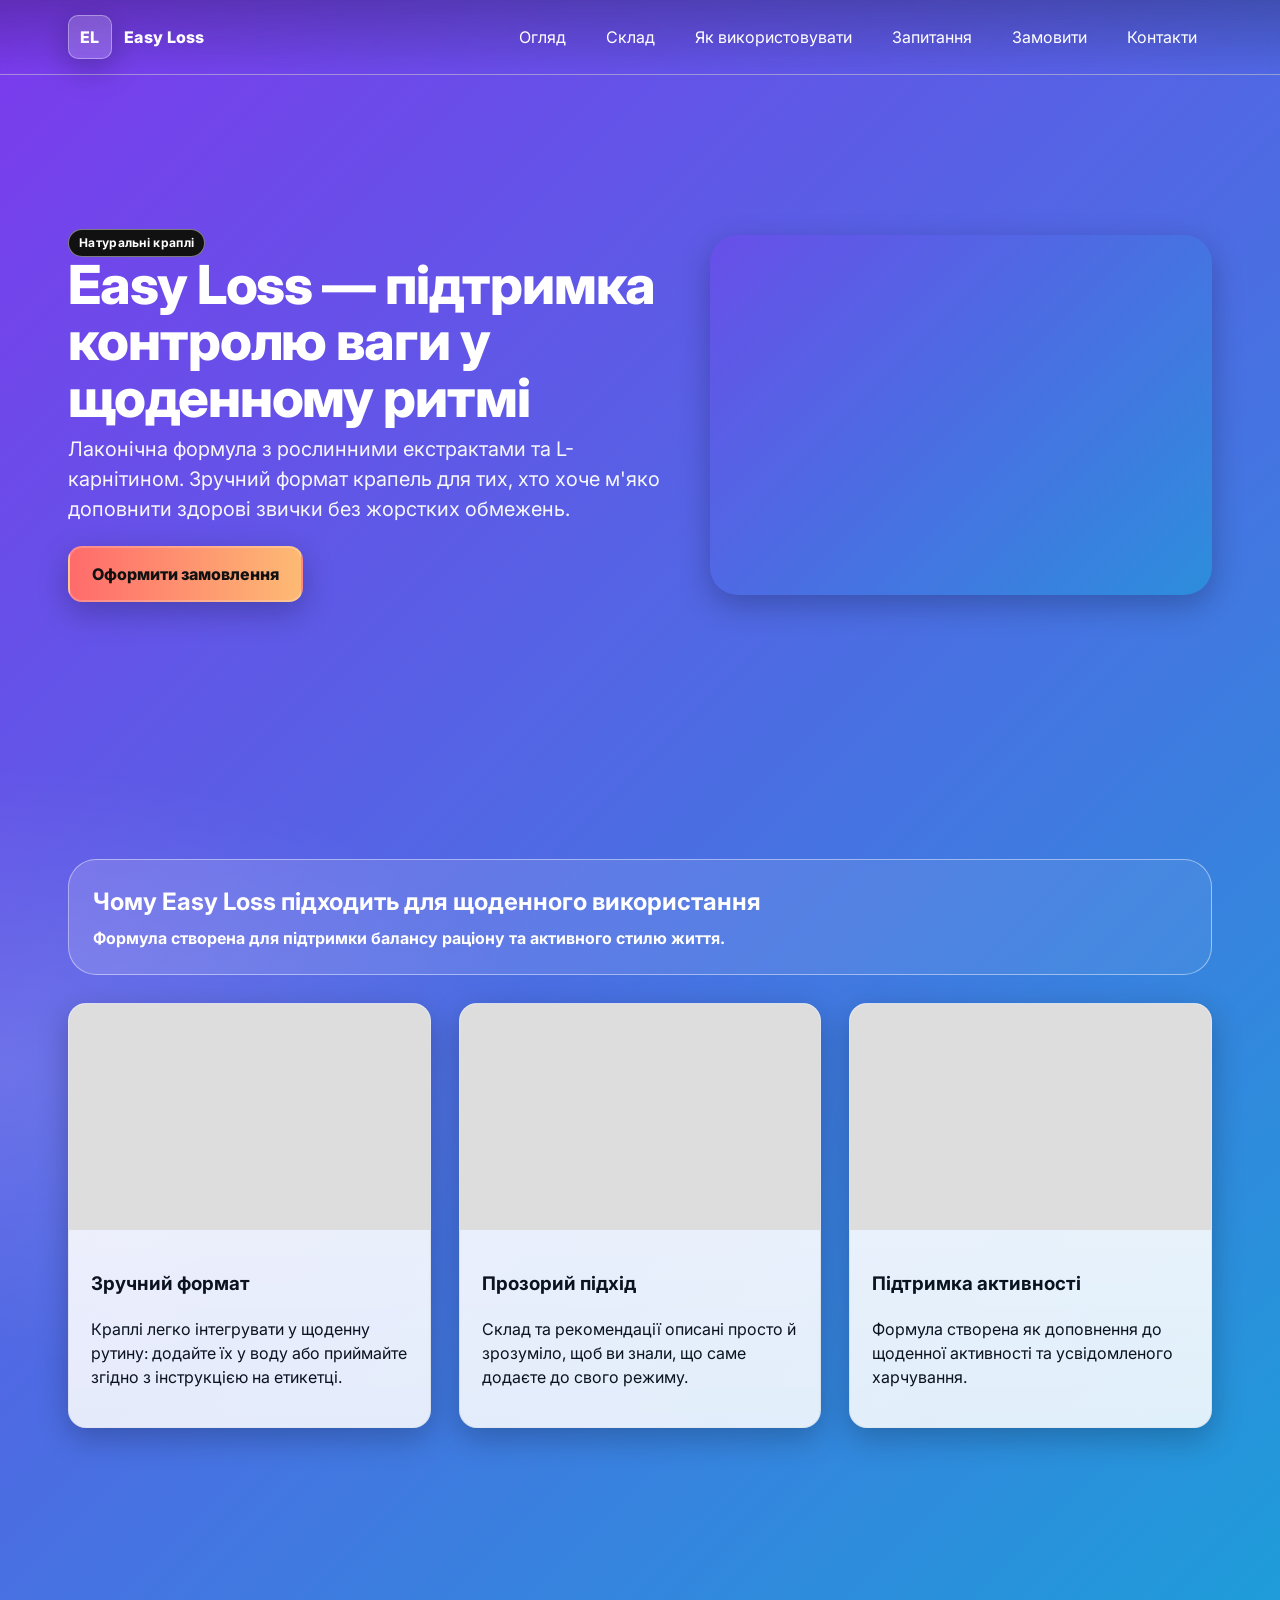
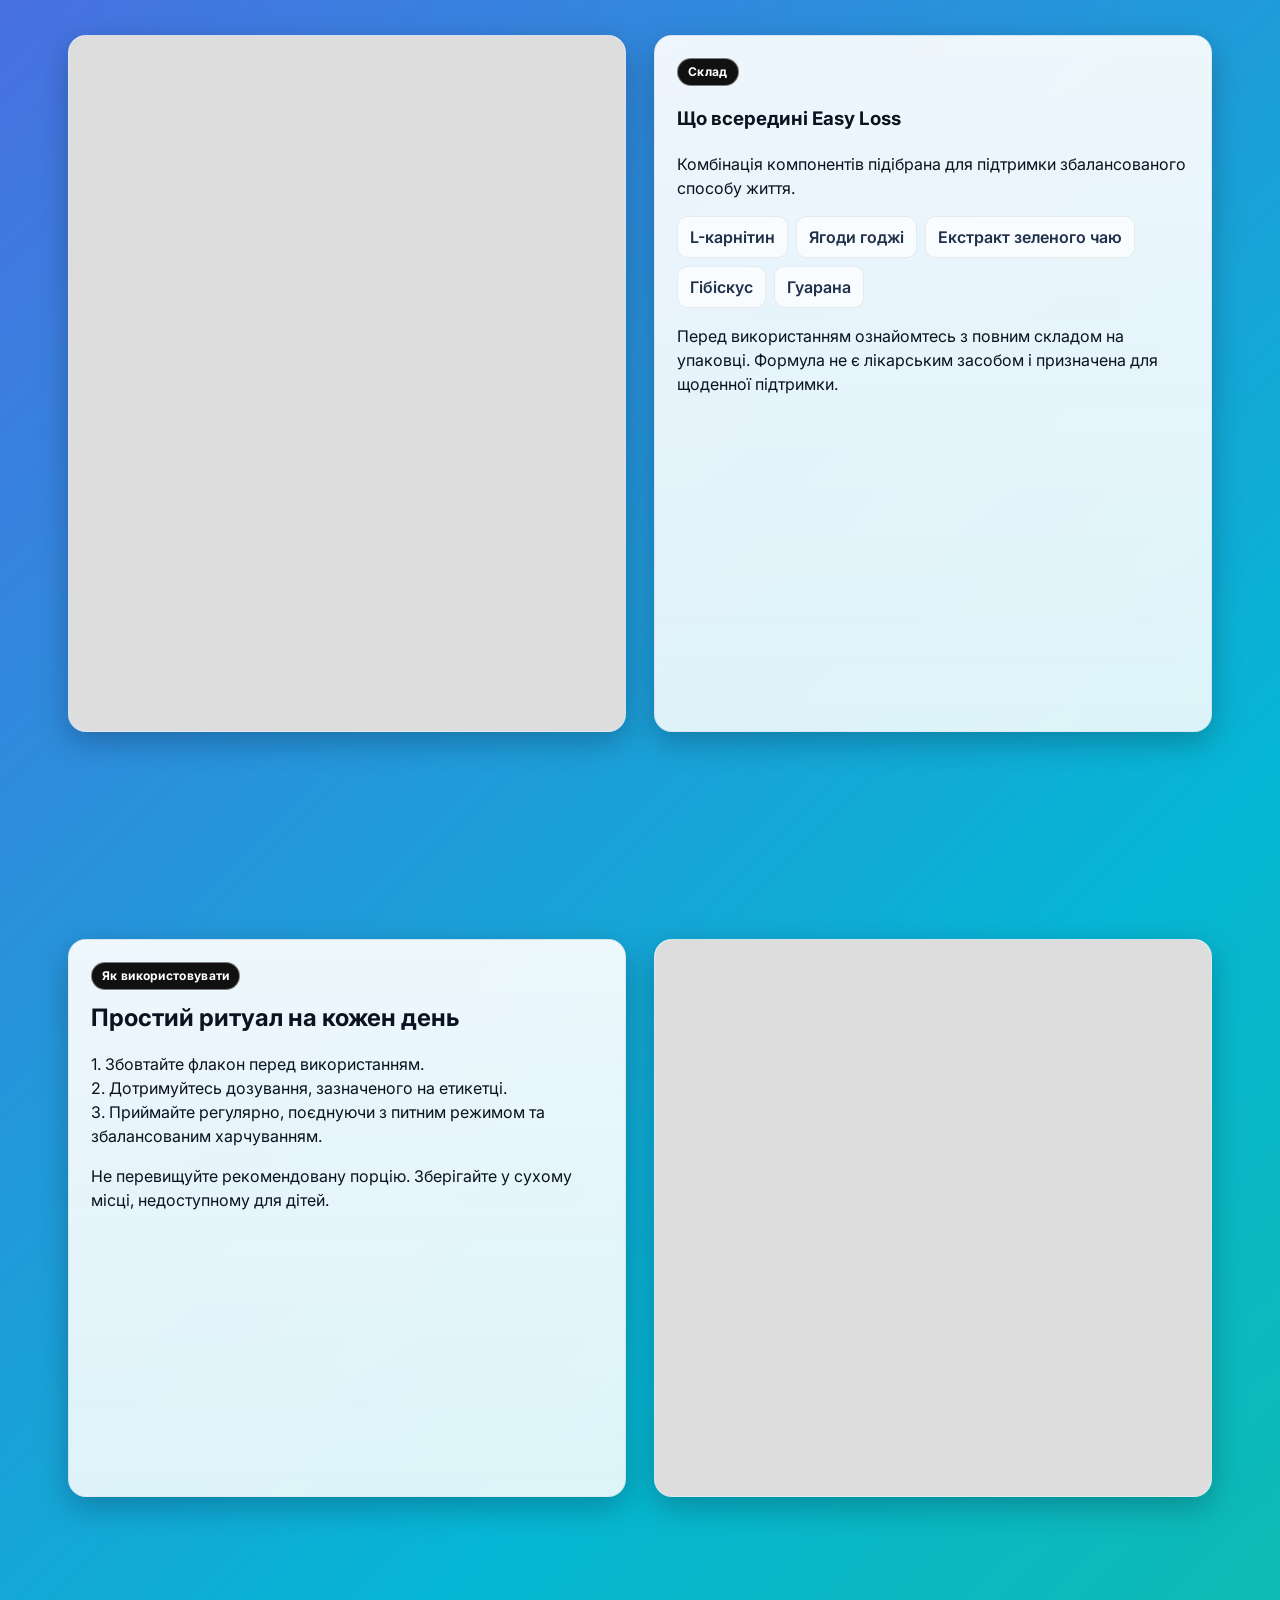
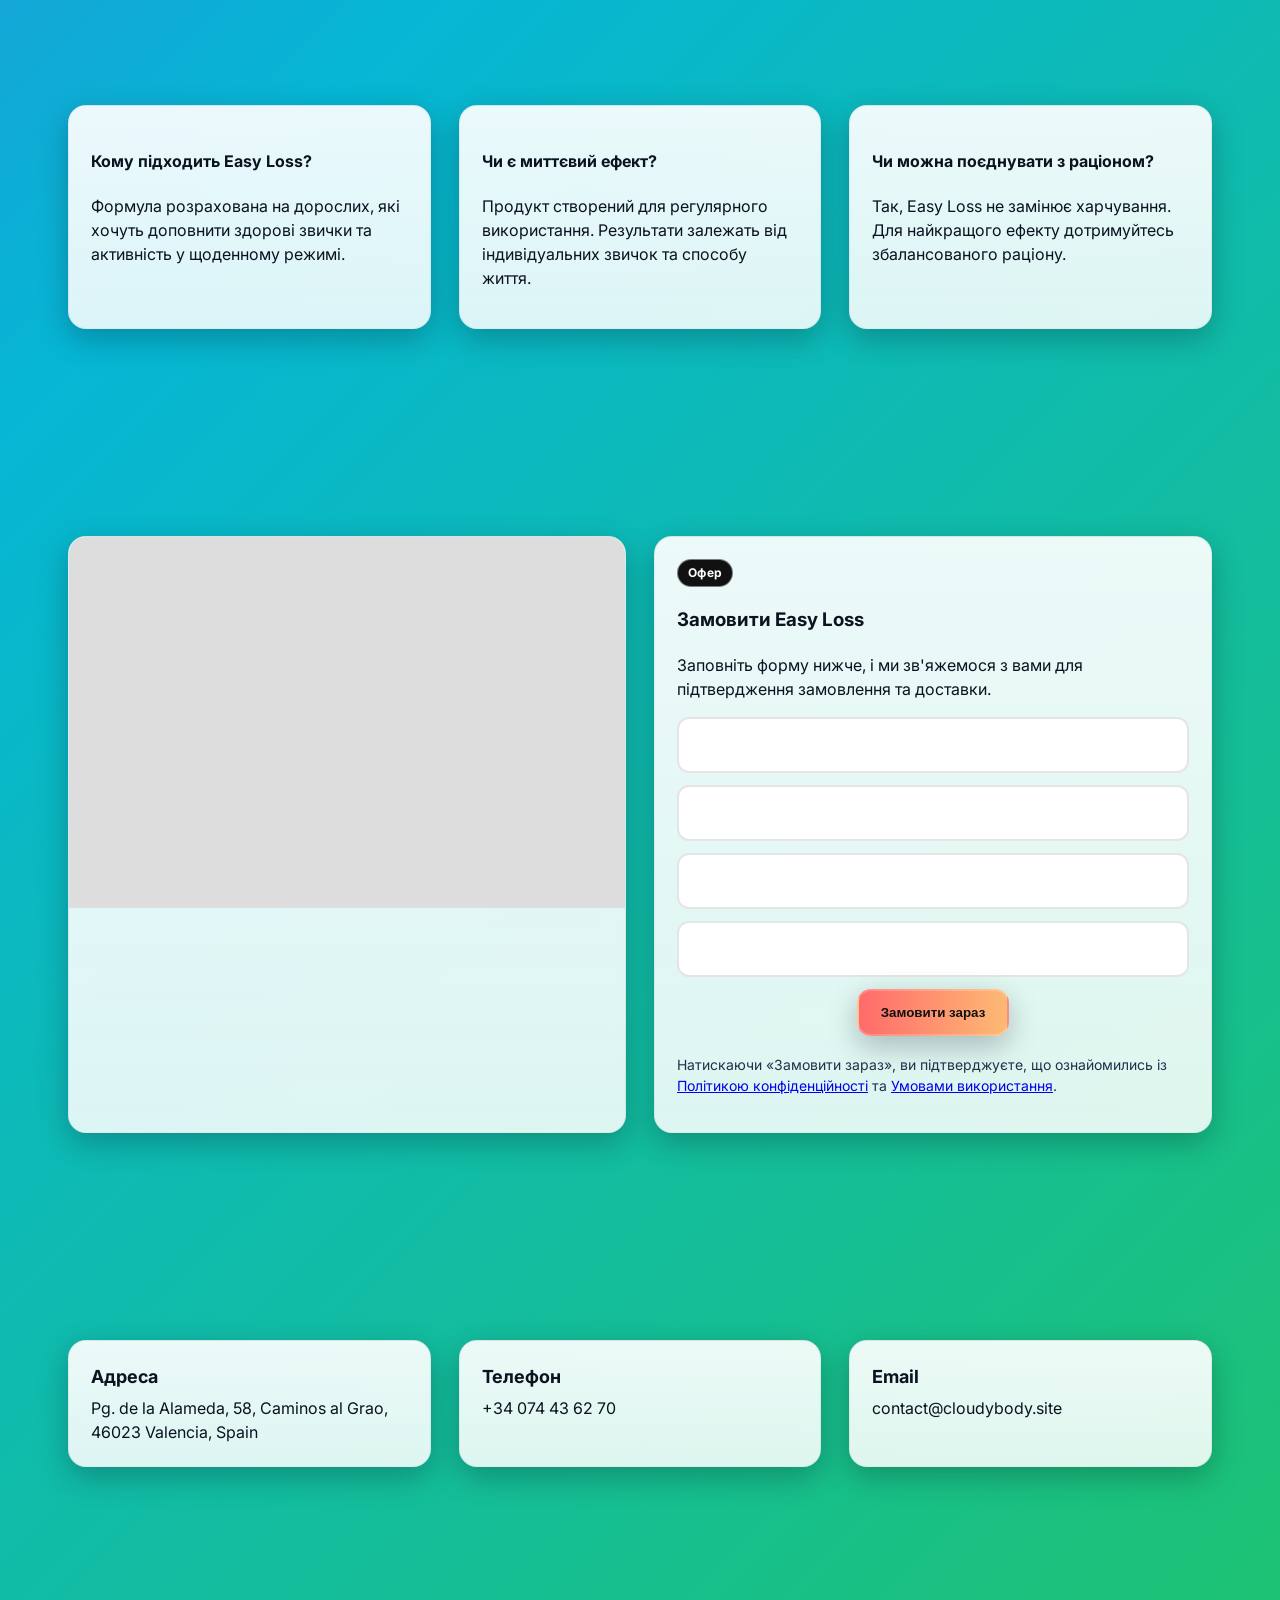
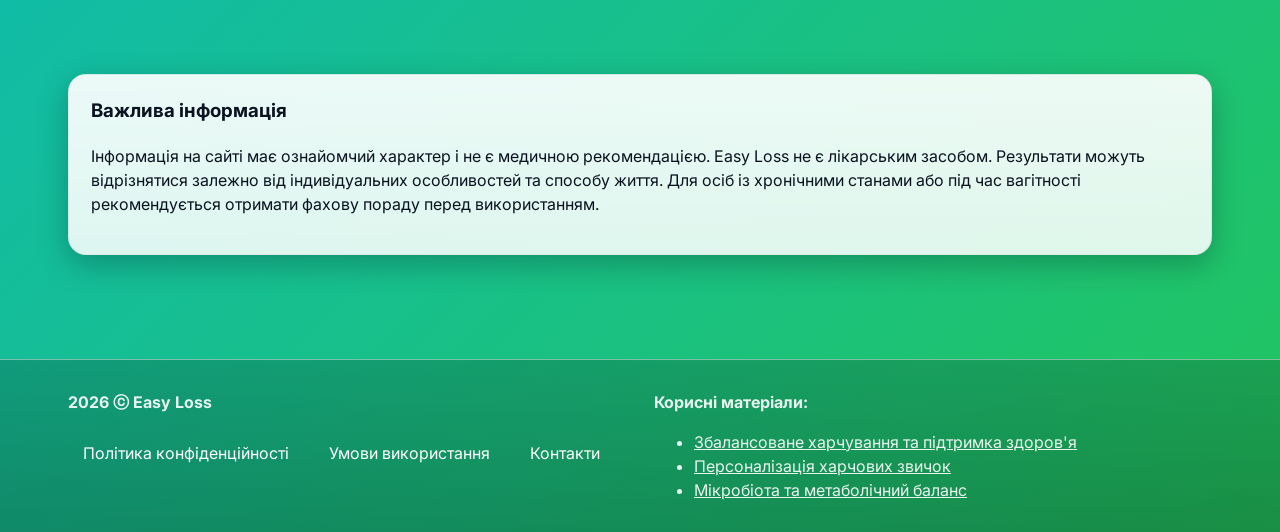
==== index.html @ d15008ee "Create Easy Loss offer landing page Co-authored-by: snizhana.l_93 <snizhana.l_93@onlytraf.com>" ====
<!DOCTYPE html>
<html lang="uk">
<head>
  <meta charset="utf-8" />
  <meta name="viewport" content="width=device-width, initial-scale=1" />
  <title>Easy Loss — підтримка контролю ваги</title>
  <meta name="description" content="Easy Loss — натуральні краплі для щоденної підтримки контролю ваги та балансу способу життя. Прозорий склад, зручний формат, просте замовлення онлайн." />
  <meta name="keywords" content="Easy Loss, підтримка контролю ваги, натуральні краплі, здоровий спосіб життя, рослинні екстракти" />
  <meta property="og:title" content="Easy Loss — підтримка контролю ваги" />
  <meta property="og:description" content="Натуральні краплі для підтримки балансу та щоденних звичок. Оформіть замовлення онлайн." />
  <meta property="og:type" content="website" />
  <meta name="theme-color" content="#7C3AED" />
  <link rel="icon" href="https://upload.wikimedia.org/wikipedia/commons/3/36/Logo.min.svg" />

  <!-- Fonts -->
  <link rel="preconnect" href="https://fonts.googleapis.com" />
  <link rel="preconnect" href="https://fonts.gstatic.com" crossorigin />
  <link href="https://fonts.googleapis.com/css2?family=Inter:wght@400;600;700;800&display=swap" rel="stylesheet" />

  <script type="application/ld+json">
  {
    "@context": "https://schema.org",
    "@type": "Product",
    "name": "Easy Loss",
    "description": "Натуральні краплі для щоденної підтримки контролю ваги та балансу способу життя.",
    "image": "https://egodziecka.pl/wp-content/uploads/2024/04/Easyloss.jpg",
    "brand": {
      "@type": "Brand",
      "name": "Easy Loss"
    }
  }
  </script>

  <style>
    :root{
      --bg1:#7C3AED;
      --bg2:#06B6D4;
      --bg3:#22C55E;
      --ink:#0b1220;
      --ink-soft:#20304a;
      --paper:#ffffff;
      --glass:rgba(255,255,255,.14);
      --outline:rgba(255,255,255,.45);
      --card:linear-gradient(180deg, rgba(255,255,255,0.92), rgba(255,255,255,0.86));
      --btn:#FF6B6B;
      --btn-2:#FDBA74;
      --shadow: 0 10px 30px rgba(3, 7, 18, .25);
      --radius: 18px;
      --radius-xl: 28px;
      --gap: clamp(14px, 2.2vw, 28px);
    }

    *{box-sizing:border-box}
    html{scroll-behavior:smooth}
    body{
      margin:0;
      font-family: 'Inter', system-ui, -apple-system, Segoe UI, Roboto, Arial, sans-serif;
      line-height:1.5;
      color:#fff;
      background:
        radial-gradient(1200px 600px at 80% -10%, rgba(255,255,255,.15), transparent 60%),
        radial-gradient(900px 500px at 0% 20%, rgba(255,255,255,.12), transparent 60%),
        linear-gradient(135deg, var(--bg1), var(--bg2) 55%, var(--bg3));
      min-height:100dvh;
    }

    /* ---------- Header ---------- */
    .header{
      position:sticky; top:0; z-index:50;
      backdrop-filter: blur(10px);
      background:linear-gradient(180deg, rgba(0,0,0,.22), rgba(0,0,0,.0));
      border-bottom:1px solid var(--outline);
    }
    .wrap{max-width:1200px; margin:0 auto; padding:14px var(--gap);}
    .nav{display:flex; align-items:center; gap:16px;}
    .brand{display:flex; align-items:center; gap:12px; text-decoration:none; color:#fff; font-weight:800; letter-spacing:.3px}
    .brand .mark{
      display:grid; place-items:center;
      height:44px; width:44px; border-radius:10px;
      background:rgba(255,255,255,.18);
      border:1px solid rgba(255,255,255,.35);
      box-shadow:var(--shadow);
      font-weight:800;
    }
    .spacer{flex:1}
    .menu{display:flex; gap:10px; flex-wrap:wrap}
    .menu a{color:#fff; text-decoration:none; padding:10px 14px; border-radius:999px; border:1px solid transparent; transition:.2s}
    .menu a:hover{background:var(--glass); border-color:var(--outline)}

    /* ---------- Hero ---------- */
    .hero{position:relative; overflow:hidden}
    .hero .wrap{display:grid; grid-template-columns: 1.1fr .9fr; align-items:center; gap:var(--gap); padding-block: clamp(42px, 5vw, 88px)}
    .hero-visual{
      position:relative; min-height:360px; border-radius:var(--radius-xl);
      background: url('https://egodziecka.pl/wp-content/uploads/2024/04/Easyloss.jpg') center/cover no-repeat;
      box-shadow: var(--shadow);
      isolation:isolate;
    }
    .hero-visual:after{
      content:""; position:absolute; inset:0; border-radius:inherit;
      background:linear-gradient(135deg, rgba(124,58,237,.35), rgba(6,182,212,.35));
      mix-blend:multiply;
    }
    .headline{font-size: clamp(32px, 4.2vw, 56px); line-height:1.05; margin:0 0 8px; letter-spacing:-.02em; font-weight:800}
    .subhead{font-size: clamp(16px, 1.6vw, 20px); opacity:.95; margin:0 0 22px}
    .cta{display:inline-flex; align-items:center; gap:10px; padding:14px 22px; border-radius:14px; background: linear-gradient(90deg, var(--btn), var(--btn-2));
      color:#111; font-weight:800; text-decoration:none; box-shadow:var(--shadow); border:2px solid rgba(255,255,255,.2)}
    .cta:hover{transform: translateY(-1px)}

    /* ---------- Cards / Sections ---------- */
    section{padding-block: clamp(48px, 7vw, 96px)}
    .grid{display:grid; gap:var(--gap)}
    .cols-3{grid-template-columns: repeat(3,1fr)}
    .cols-2{grid-template-columns: repeat(2,1fr)}
    @media (max-width: 960px){ .hero .wrap{grid-template-columns:1fr} .cols-3{grid-template-columns:1fr} .cols-2{grid-template-columns:1fr} }

    .card{
      background: var(--card);
      color: var(--ink);
      border-radius: var(--radius);
      box-shadow: var(--shadow);
      overflow:hidden;
      border:1px solid rgba(0,0,0,.06);
    }
    .card .pad{padding:22px}

    .chip{display:inline-block; padding:4px 10px; border-radius:999px; font-weight:700; letter-spacing:.3px; background:#111; color:#fff; font-size:12px; border:1px solid var(--outline)}

    .media{aspect-ratio: 16/10; background:#ddd center/cover no-repeat}

    /* pills list */
    .pills{display:flex; flex-wrap:wrap; gap:8px}
    .pill{padding:8px 12px; background:rgba(255,255,255,.7); border:1px solid rgba(0,0,0,.07); color:var(--ink-soft); border-radius:10px; font-weight:600}

    /* About block color swap */
    .swap{background: linear-gradient(135deg, rgba(255,255,255,.15), rgba(255,255,255,.06)); border:1px solid var(--outline); border-radius:var(--radius-xl)}

    /* Contact strip */
    .strip{display:grid; grid-template-columns: repeat(3,1fr); gap:var(--gap)}
    .strip .cell{background:var(--card); color:var(--ink); border-radius:var(--radius); padding:22px; box-shadow:var(--shadow); border:1px solid rgba(0,0,0,.06)}
    .cell h5{margin:0 0 6px; font-size:18px}
    .cell p{margin:0}

    /* Form */
    form{display:grid; gap:12px}
    input, textarea, select{font:inherit; padding:14px 16px; border-radius:12px; border:2px solid rgba(255,255,255,.25); background:rgba(255,255,255,.15); color:#fff; outline:none}
    input::placeholder, textarea::placeholder{color:rgba(255,255,255,.85)}
    input:focus, textarea:focus, select:focus{border-color:#fff}
    .form-light input, .form-light textarea, .form-light select{background:#fff; border-color:rgba(0,0,0,.1); color:var(--ink)}
    .submit{justify-self:center}

    /* Footer */
    footer{border-top:1px solid var(--outline); background:linear-gradient(180deg, rgba(0,0,0,.18), rgba(0,0,0,.28));}
    footer .legal{opacity:.9}
    footer a{color:#fff}

    /* Accessibility focus */
    a:focus-visible, button:focus-visible, input:focus-visible, select:focus-visible{outline:3px solid #fff; outline-offset:2px}

    /* Visually hidden utility */
    .visually-hidden{position:absolute!important;height:1px;width:1px;overflow:hidden;clip:rect(1px,1px,1px,1px);white-space:nowrap}
  </style>
</head>
<body id="top">
  <!-- ======= HEADER ======= -->
  <header class="header" id="header">
    <div class="wrap nav" aria-label="Primary">
      <a class="brand" href="#top" title="Easy Loss">
        <span class="mark">EL</span>
        <span>Easy Loss</span>
      </a>
      <div class="spacer"></div>
      <nav class="menu" aria-label="Site">
        <a href="#overview">Огляд</a>
        <a href="#ingredients">Склад</a>
        <a href="#how">Як використовувати</a>
        <a href="#faq">Запитання</a>
        <a href="#order">Замовити</a>
        <a href="#contacts">Контакти</a>
      </nav>
    </div>
  </header>

  <!-- ======= HERO ======= -->
  <section class="hero" id="overview" aria-label="Огляд Easy Loss">
    <div class="wrap">
      <div>
        <span class="chip">Натуральні краплі</span>
        <h1 class="headline">Easy Loss — підтримка контролю ваги у щоденному ритмі</h1>
        <p class="subhead">
          Лаконічна формула з рослинними екстрактами та L-карнітином. Зручний формат крапель
          для тих, хто хоче м'яко доповнити здорові звички без жорстких обмежень.
        </p>
        <a class="cta" href="#order">Оформити замовлення</a>
      </div>
      <div class="hero-visual" role="img" aria-label="Пляшка Easy Loss"></div>
    </div>
  </section>

  <!-- ======= KEY POINTS ======= -->
  <section id="benefits" aria-labelledby="benefits-title">
    <div class="wrap">
      <div class="swap" style="padding:24px; margin-bottom:var(--gap); border-radius:var(--radius-xl)">
        <h2 id="benefits-title" style="margin:0 0 6px">Чому Easy Loss підходить для щоденного використання</h2>
        <h4 style="margin:0">Формула створена для підтримки балансу раціону та активного стилю життя.</h4>
      </div>

      <div class="grid cols-3">
        <article class="card">
          <div class="media" style="background-image:url('https://images.unsplash.com/photo-1506806732259-39c2d0268443?q=80&w=1887&auto=format&fit=crop')" aria-label="Вода та фрукти"></div>
          <div class="pad">
            <h3>Зручний формат</h3>
            <p>Краплі легко інтегрувати у щоденну рутину: додайте їх у воду або приймайте згідно з інструкцією на етикетці.</p>
          </div>
        </article>

        <article class="card">
          <div class="media" style="background-image:url('https://images.unsplash.com/photo-1490645935967-10de6ba17061?q=80&w=1887&auto=format&fit=crop')" aria-label="Збалансоване харчування"></div>
          <div class="pad">
            <h3>Прозорий підхід</h3>
            <p>Склад та рекомендації описані просто й зрозуміло, щоб ви знали, що саме додаєте до свого режиму.</p>
          </div>
        </article>

        <article class="card">
          <div class="media" style="background-image:url('https://images.unsplash.com/photo-1506126613408-eca07ce68773?q=80&w=1887&auto=format&fit=crop')" aria-label="Активний спосіб життя"></div>
          <div class="pad">
            <h3>Підтримка активності</h3>
            <p>Формула створена як доповнення до щоденної активності та усвідомленого харчування.</p>
          </div>
        </article>
      </div>
    </div>
  </section>

  <!-- ======= INGREDIENTS ======= -->
  <section id="ingredients" aria-label="Склад Easy Loss">
    <div class="wrap grid cols-2">
      <div class="card" style="padding:0; overflow:hidden">
        <div class="media" style="aspect-ratio: 4/5; background-image:url('https://images.unsplash.com/photo-1502741338009-cac2772e18bc?q=80&w=1780&auto=format&fit=crop')" aria-label="Рослинні інгредієнти"></div>
      </div>
      <div class="card">
        <div class="pad">
          <span class="chip">Склад</span>
          <h3>Що всередині Easy Loss</h3>
          <p>Комбінація компонентів підібрана для підтримки збалансованого способу життя.</p>
          <div class="pills" style="margin-top:14px">
            <span class="pill">L-карнітин</span>
            <span class="pill">Ягоди годжі</span>
            <span class="pill">Екстракт зеленого чаю</span>
            <span class="pill">Гібіскус</span>
            <span class="pill">Гуарана</span>
          </div>
          <p style="margin-top:16px">
            Перед використанням ознайомтесь з повним складом на упаковці. Формула не є лікарським засобом
            і призначена для щоденної підтримки.
          </p>
        </div>
      </div>
    </div>
  </section>

  <!-- ======= HOW TO USE ======= -->
  <section id="how" aria-label="Як використовувати">
    <div class="wrap grid cols-2">
      <div class="card">
        <div class="pad">
          <span class="chip">Як використовувати</span>
          <h2 style="margin:10px 0 8px">Простий ритуал на кожен день</h2>
          <p>1. Збовтайте флакон перед використанням.<br>
            2. Дотримуйтесь дозування, зазначеного на етикетці.<br>
            3. Приймайте регулярно, поєднуючи з питним режимом та збалансованим харчуванням.
          </p>
          <p>
            Не перевищуйте рекомендовану порцію. Зберігайте у сухому місці, недоступному для дітей.
          </p>
        </div>
      </div>
      <div class="card" style="padding:0">
        <div class="media" style="aspect-ratio: 4/4; background-image:url('https://images.unsplash.com/photo-1544367567-0f2fcb009e0b?q=80&w=1887&auto=format&fit=crop')" aria-label="Склянка води та спорт"></div>
      </div>
    </div>
  </section>

  <!-- ======= FAQ ======= -->
  <section id="faq" aria-label="Часті запитання">
    <div class="wrap">
      <div class="grid cols-3">
        <article class="card">
          <div class="pad">
            <h4>Кому підходить Easy Loss?</h4>
            <p>Формула розрахована на дорослих, які хочуть доповнити здорові звички та активність у щоденному режимі.</p>
          </div>
        </article>
        <article class="card">
          <div class="pad">
            <h4>Чи є миттєвий ефект?</h4>
            <p>Продукт створений для регулярного використання. Результати залежать від індивідуальних звичок та способу життя.</p>
          </div>
        </article>
        <article class="card">
          <div class="pad">
            <h4>Чи можна поєднувати з раціоном?</h4>
            <p>Так, Easy Loss не замінює харчування. Для найкращого ефекту дотримуйтесь збалансованого раціону.</p>
          </div>
        </article>
      </div>
    </div>
  </section>

  <!-- ======= ORDER ======= -->
  <section id="order" aria-label="Замовлення Easy Loss">
    <div class="wrap grid cols-2">
      <div class="card" style="padding:0">
        <div class="media" style="aspect-ratio: 3/2; background-image:url('https://egodziecka.pl/wp-content/uploads/2024/04/Easyloss.jpg')" aria-label="Easy Loss фото офферу"></div>
      </div>
      <div class="card">
        <div class="pad">
          <span class="chip">Офер</span>
          <h3>Замовити Easy Loss</h3>
          <p>Заповніть форму нижче, і ми зв'яжемося з вами для підтвердження замовлення та доставки.</p>

          <form class="form-light" action="https://forms.nicepagesrv.com/v2/form/process" method="post" source="email" name="order-form" aria-label="Order form">
            <label class="visually-hidden" for="order-name">Ім'я</label>
            <input type="text" id="order-name" name="name" placeholder="Ваше ім'я" required />

            <label class="visually-hidden" for="order-phone">Телефон</label>
            <input type="tel" id="order-phone" name="phone" placeholder="Номер телефону" required />

            <label class="visually-hidden" for="order-email">Email</label>
            <input type="email" id="order-email" name="email" placeholder="Email для підтвердження" />

            <label class="visually-hidden" for="order-city">Місто доставки</label>
            <input type="text" id="order-city" name="city" placeholder="Місто доставки" />

            <button class="cta submit" type="submit">Замовити зараз</button>
            <div class="u-form-send-message" aria-live="polite" style="display:none">Дякуємо! Ми отримали вашу заявку.</div>
            <div class="u-form-send-error u-form-send-message" aria-live="assertive" style="display:none">Не вдалося відправити форму. Перевірте поля та спробуйте ще раз.</div>
            <input type="hidden" value="" name="recaptchaResponse" />
            <input type="hidden" name="formServices" value="52b9a032-2159-adc9-77de-fdc2b94fd95b" />
          </form>

          <p style="margin-top:18px; font-size:14px; color:var(--ink-soft)">
            Натискаючи «Замовити зараз», ви підтверджуєте, що ознайомились із
            <a href="Politica.html">Політикою конфіденційності</a> та
            <a href="Términos y condiciones.html">Умовами використання</a>.
          </p>
        </div>
      </div>
    </div>
  </section>

  <!-- ======= CONTACT STRIP ======= -->
  <section id="contacts" aria-label="Контакти">
    <div class="wrap strip">
      <div class="cell">
        <h5>Адреса</h5>
        <p>Pg. de la Alameda, 58, Caminos al Grao, 46023 Valencia, Spain</p>
      </div>
      <div class="cell">
        <h5>Телефон</h5>
        <p>+34 074 43 62 70</p>
      </div>
       <div class="cell">
        <h5>Email</h5>
        <p>contact@cloudybody.site</p>
      </div>
    </div>
  </section>

  <!-- ======= DISCLAIMER ======= -->
  <section aria-label="Важлива інформація">
    <div class="wrap">
      <div class="card">
        <div class="pad">
          <h3 style="margin-top:0">Важлива інформація</h3>
          <p>
            Інформація на сайті має ознайомчий характер і не є медичною рекомендацією. Easy Loss не є лікарським засобом.
            Результати можуть відрізнятися залежно від індивідуальних особливостей та способу життя.
            Для осіб із хронічними станами або під час вагітності рекомендується отримати фахову пораду перед використанням.
          </p>
        </div>
      </div>
    </div>
  </section>

  <!-- ======= FOOTER ======= -->
  <footer id="footer">
    <div class="wrap">
      <div class="grid cols-2" style="align-items:start">
        <div>
          <p class="legal"><strong>2026 ⓒ Easy Loss</strong></p>
          <nav class="menu" aria-label="Footer">
            <a href="Politica.html">Політика конфіденційності</a>
            <a href="Términos y condiciones.html">Умови використання</a>
            <a href="Contacts.html">Контакти</a>
          </nav>
        </div>
        <div>
          <div class="legal">
            <p><strong>Корисні матеріали:</strong></p>
            <ul>
              <li><a href="https://pubmed.ncbi.nlm.nih.gov/28826840/" target="_blank" rel="noopener">Збалансоване харчування та підтримка здоров'я</a></li>
              <li><a href="https://pubmed.ncbi.nlm.nih.gov/33209931/" target="_blank" rel="noopener">Персоналізація харчових звичок</a></li>
              <li><a href="https://pubmed.ncbi.nlm.nih.gov/37513229/" target="_blank" rel="noopener">Мікробіота та метаболічний баланс</a></li>
            </ul>
          </div>
        </div>
      </div>
    </div>
  </footer>
</body>
</html>
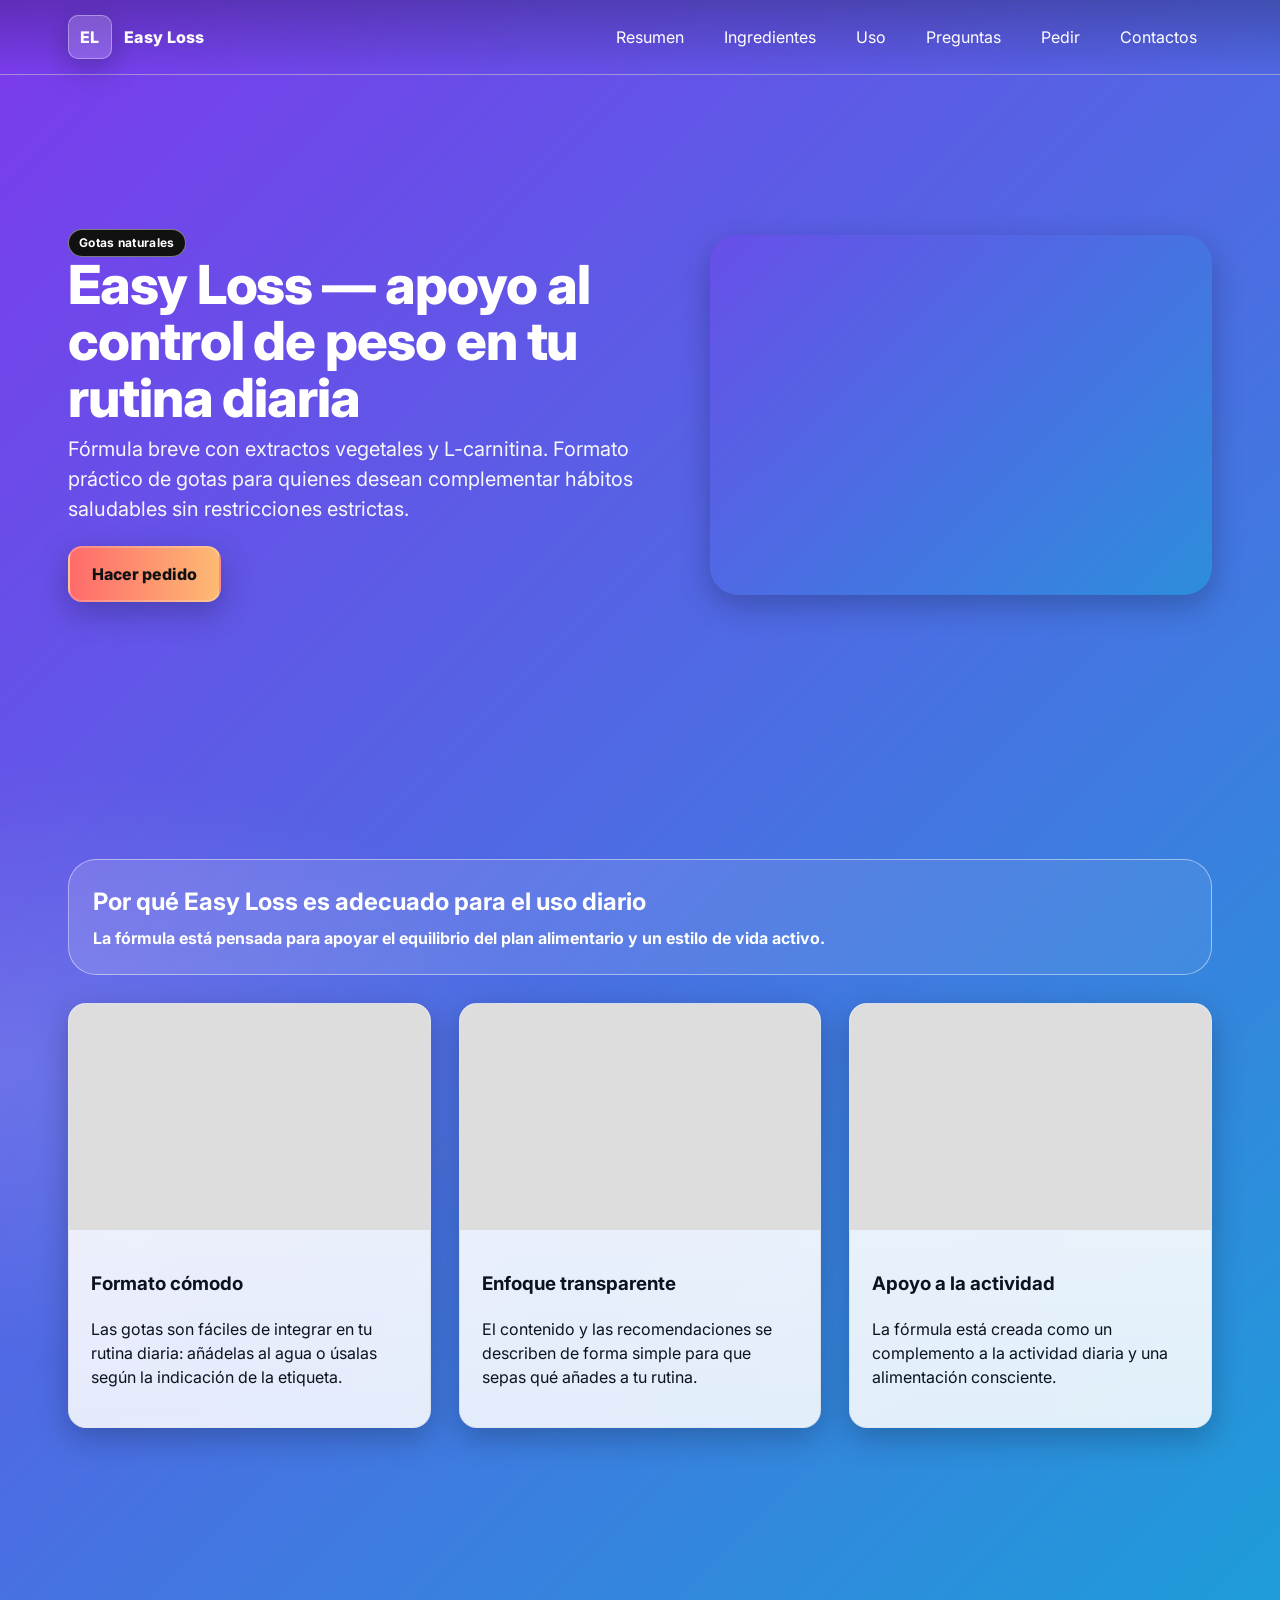
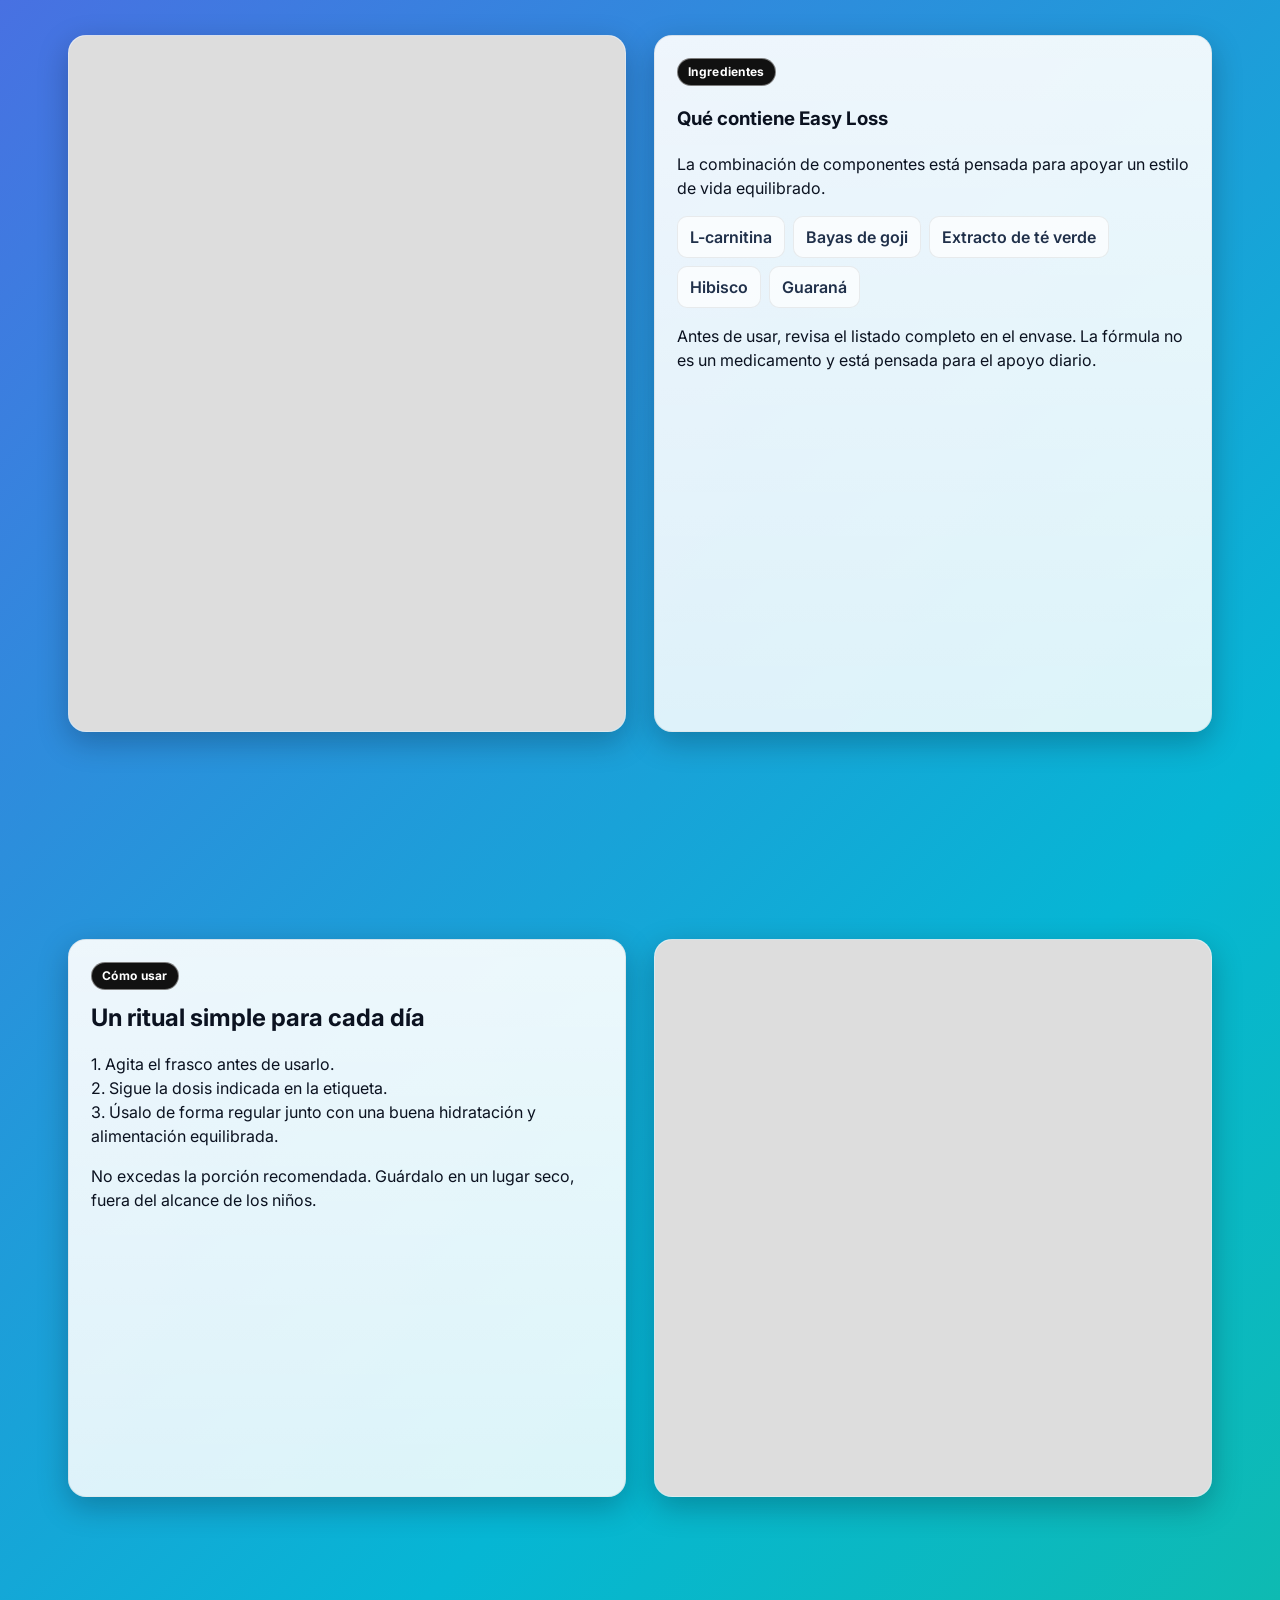
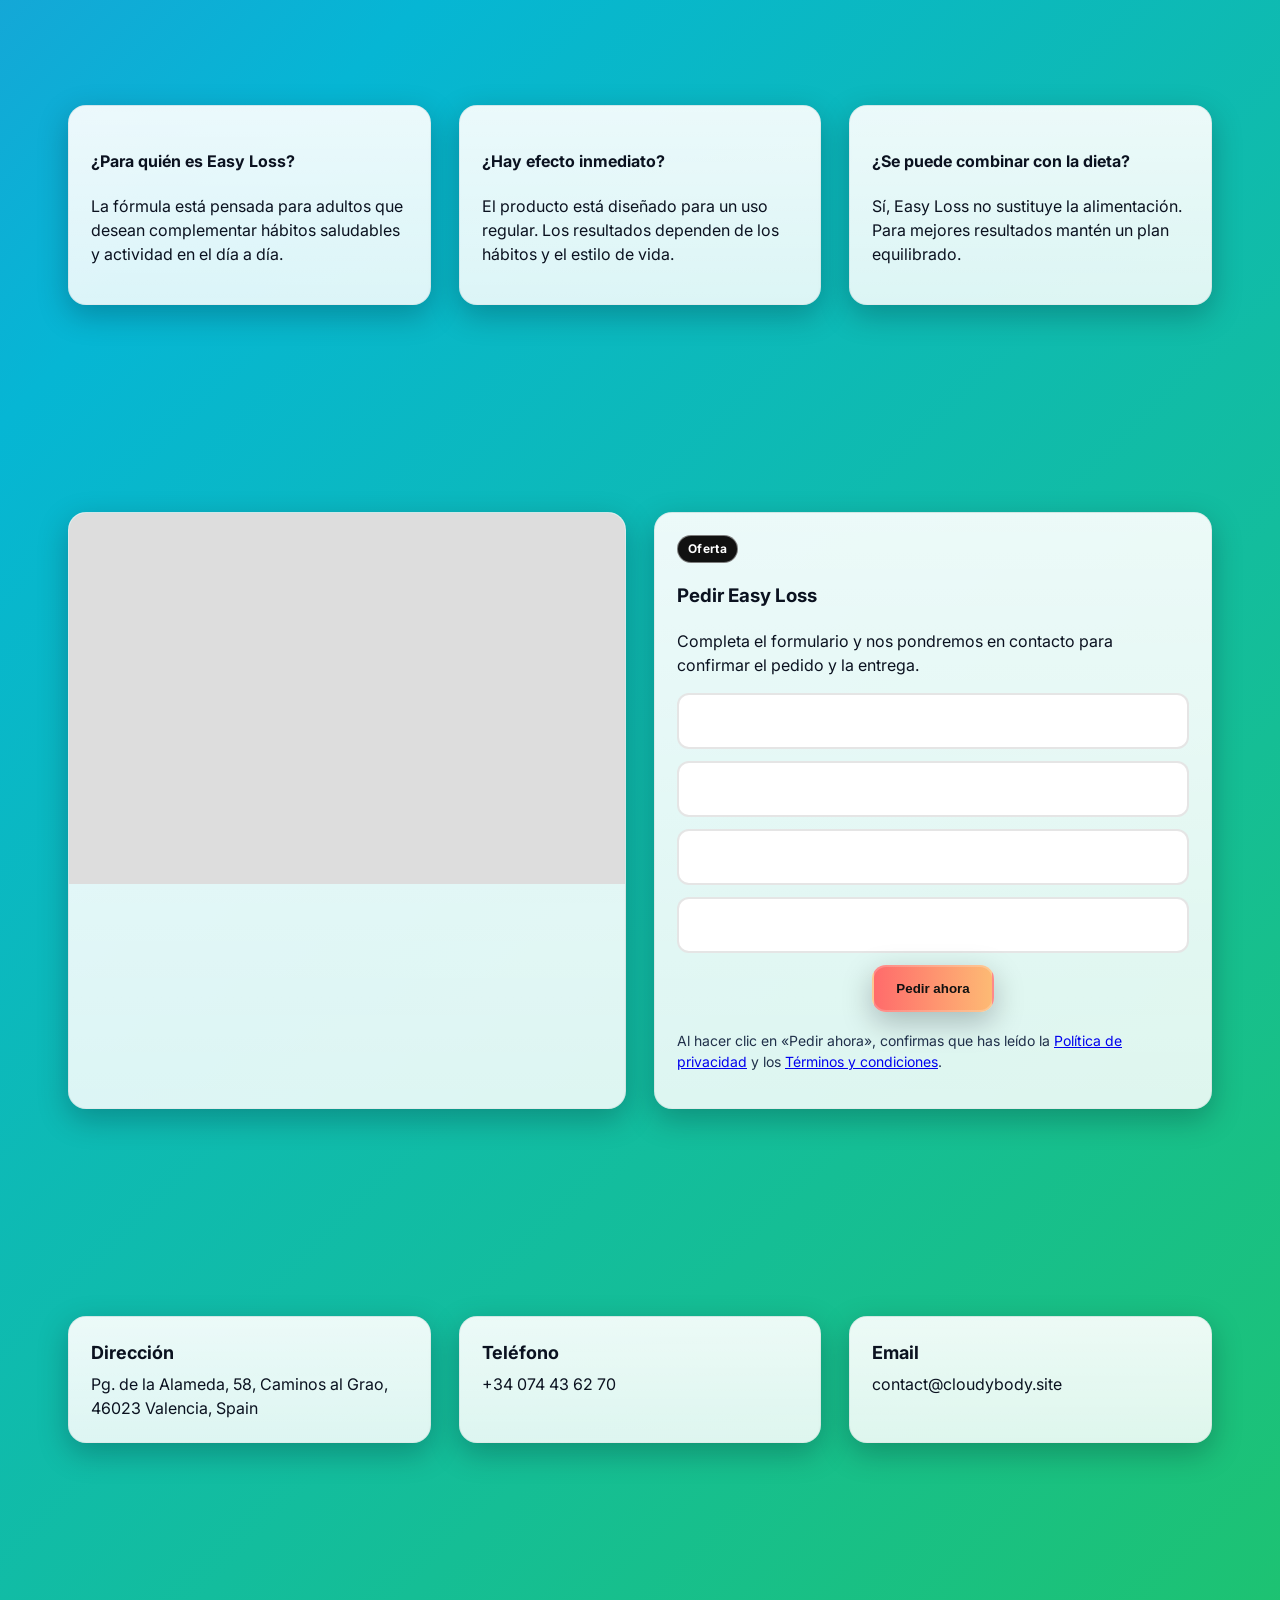
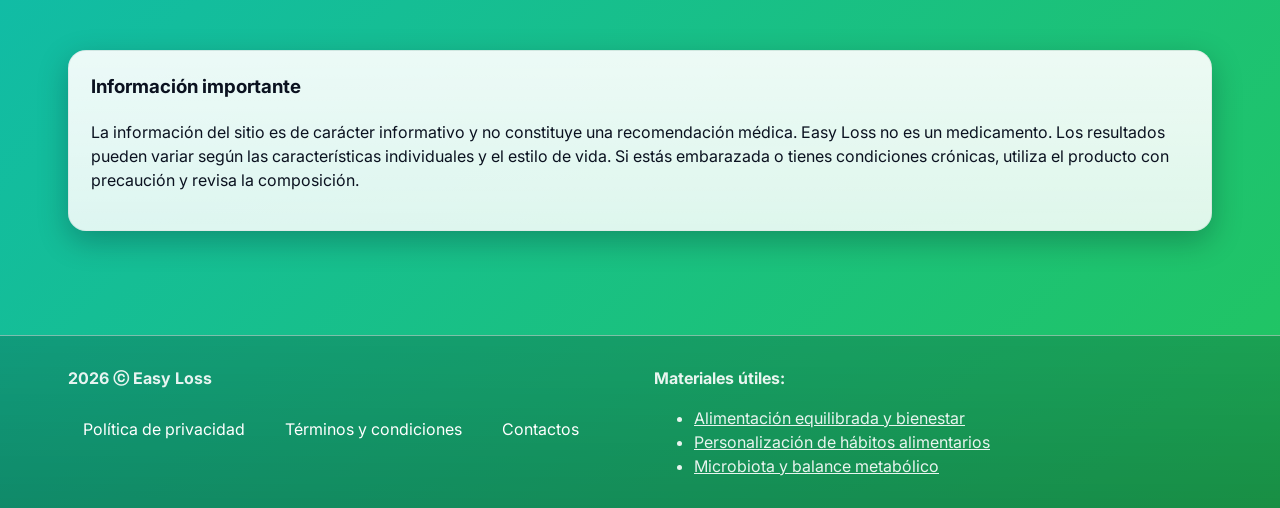
==== commit 874ed9ee: "Translate Easy Loss page to Spanish Co-authored-by: snizhana.l_93 <snizhana.l_93@onlytraf.com>" ====
--- a/index.html
+++ b/index.html
@@ -1,16 +1,16 @@
 <!DOCTYPE html>
-<html lang="uk">
+<html lang="es">
 <head>
   <meta charset="utf-8" />
   <meta name="viewport" content="width=device-width, initial-scale=1" />
-  <title>Easy Loss — підтримка контролю ваги</title>
-  <meta name="description" content="Easy Loss — натуральні краплі для щоденної підтримки контролю ваги та балансу способу життя. Прозорий склад, зручний формат, просте замовлення онлайн." />
-  <meta name="keywords" content="Easy Loss, підтримка контролю ваги, натуральні краплі, здоровий спосіб життя, рослинні екстракти" />
-  <meta property="og:title" content="Easy Loss — підтримка контролю ваги" />
-  <meta property="og:description" content="Натуральні краплі для підтримки балансу та щоденних звичок. Оформіть замовлення онлайн." />
+  <title>Easy Loss — apoyo para el control de peso</title>
+  <meta name="description" content="Easy Loss son gotas naturales para el apoyo diario del control de peso y el equilibrio del estilo de vida. Fórmula clara, formato práctico, pedido online sencillo." />
+  <meta name="keywords" content="Easy Loss, apoyo al control de peso, gotas naturales, estilo de vida saludable, extractos vegetales" />
+  <meta property="og:title" content="Easy Loss — apoyo para el control de peso" />
+  <meta property="og:description" content="Gotas naturales para apoyar el equilibrio diario. Haz tu pedido online." />
   <meta property="og:type" content="website" />
   <meta name="theme-color" content="#7C3AED" />
-  <link rel="icon" href="https://upload.wikimedia.org/wikipedia/commons/3/36/Logo.min.svg" />
+  <link rel="icon" href="111.png" />
 
   <!-- Fonts -->
   <link rel="preconnect" href="https://fonts.googleapis.com" />
@@ -22,8 +22,8 @@
     "@context": "https://schema.org",
     "@type": "Product",
     "name": "Easy Loss",
-    "description": "Натуральні краплі для щоденної підтримки контролю ваги та балансу способу життя.",
-    "image": "https://egodziecka.pl/wp-content/uploads/2024/04/Easyloss.jpg",
+    "description": "Gotas naturales para el apoyo diario del control de peso y el equilibrio del estilo de vida.",
+    "image": "777.png",
     "brand": {
       "@type": "Brand",
       "name": "Easy Loss"
@@ -92,7 +92,7 @@
     .hero .wrap{display:grid; grid-template-columns: 1.1fr .9fr; align-items:center; gap:var(--gap); padding-block: clamp(42px, 5vw, 88px)}
     .hero-visual{
       position:relative; min-height:360px; border-radius:var(--radius-xl);
-      background: url('https://egodziecka.pl/wp-content/uploads/2024/04/Easyloss.jpg') center/cover no-repeat;
+      background: url('111.png') center/cover no-repeat;
       box-shadow: var(--shadow);
       isolation:isolate;
     }
@@ -170,30 +170,30 @@
         <span>Easy Loss</span>
       </a>
       <div class="spacer"></div>
-      <nav class="menu" aria-label="Site">
-        <a href="#overview">Огляд</a>
-        <a href="#ingredients">Склад</a>
-        <a href="#how">Як використовувати</a>
-        <a href="#faq">Запитання</a>
-        <a href="#order">Замовити</a>
-        <a href="#contacts">Контакти</a>
+      <nav class="menu" aria-label="Sitio">
+        <a href="#overview">Resumen</a>
+        <a href="#ingredients">Ingredientes</a>
+        <a href="#how">Uso</a>
+        <a href="#faq">Preguntas</a>
+        <a href="#order">Pedir</a>
+        <a href="#contacts">Contactos</a>
       </nav>
     </div>
   </header>
 
   <!-- ======= HERO ======= -->
-  <section class="hero" id="overview" aria-label="Огляд Easy Loss">
+  <section class="hero" id="overview" aria-label="Resumen de Easy Loss">
     <div class="wrap">
       <div>
-        <span class="chip">Натуральні краплі</span>
-        <h1 class="headline">Easy Loss — підтримка контролю ваги у щоденному ритмі</h1>
+        <span class="chip">Gotas naturales</span>
+        <h1 class="headline">Easy Loss — apoyo al control de peso en tu rutina diaria</h1>
         <p class="subhead">
-          Лаконічна формула з рослинними екстрактами та L-карнітином. Зручний формат крапель
-          для тих, хто хоче м'яко доповнити здорові звички без жорстких обмежень.
+          Fórmula breve con extractos vegetales y L-carnitina. Formato práctico de gotas
+          para quienes desean complementar hábitos saludables sin restricciones estrictas.
         </p>
-        <a class="cta" href="#order">Оформити замовлення</a>
-      </div>
-      <div class="hero-visual" role="img" aria-label="Пляшка Easy Loss"></div>
+        <a class="cta" href="#order">Hacer pedido</a>
+      </div>
+      <div class="hero-visual" role="img" aria-label="Frasco Easy Loss"></div>
     </div>
   </section>
 
@@ -201,32 +201,32 @@
   <section id="benefits" aria-labelledby="benefits-title">
     <div class="wrap">
       <div class="swap" style="padding:24px; margin-bottom:var(--gap); border-radius:var(--radius-xl)">
-        <h2 id="benefits-title" style="margin:0 0 6px">Чому Easy Loss підходить для щоденного використання</h2>
-        <h4 style="margin:0">Формула створена для підтримки балансу раціону та активного стилю життя.</h4>
+        <h2 id="benefits-title" style="margin:0 0 6px">Por qué Easy Loss es adecuado para el uso diario</h2>
+        <h4 style="margin:0">La fórmula está pensada para apoyar el equilibrio del plan alimentario y un estilo de vida activo.</h4>
       </div>
 
       <div class="grid cols-3">
         <article class="card">
-          <div class="media" style="background-image:url('https://images.unsplash.com/photo-1506806732259-39c2d0268443?q=80&w=1887&auto=format&fit=crop')" aria-label="Вода та фрукти"></div>
-          <div class="pad">
-            <h3>Зручний формат</h3>
-            <p>Краплі легко інтегрувати у щоденну рутину: додайте їх у воду або приймайте згідно з інструкцією на етикетці.</p>
-          </div>
-        </article>
-
-        <article class="card">
-          <div class="media" style="background-image:url('https://images.unsplash.com/photo-1490645935967-10de6ba17061?q=80&w=1887&auto=format&fit=crop')" aria-label="Збалансоване харчування"></div>
-          <div class="pad">
-            <h3>Прозорий підхід</h3>
-            <p>Склад та рекомендації описані просто й зрозуміло, щоб ви знали, що саме додаєте до свого режиму.</p>
-          </div>
-        </article>
-
-        <article class="card">
-          <div class="media" style="background-image:url('https://images.unsplash.com/photo-1506126613408-eca07ce68773?q=80&w=1887&auto=format&fit=crop')" aria-label="Активний спосіб життя"></div>
-          <div class="pad">
-            <h3>Підтримка активності</h3>
-            <p>Формула створена як доповнення до щоденної активності та усвідомленого харчування.</p>
+          <div class="media" style="background-image:url('222.png')" aria-label="Agua y frutas"></div>
+          <div class="pad">
+            <h3>Formato cómodo</h3>
+            <p>Las gotas son fáciles de integrar en tu rutina diaria: añádelas al agua o úsalas según la indicación de la etiqueta.</p>
+          </div>
+        </article>
+
+        <article class="card">
+          <div class="media" style="background-image:url('333.png')" aria-label="Alimentación equilibrada"></div>
+          <div class="pad">
+            <h3>Enfoque transparente</h3>
+            <p>El contenido y las recomendaciones se describen de forma simple para que sepas qué añades a tu rutina.</p>
+          </div>
+        </article>
+
+        <article class="card">
+          <div class="media" style="background-image:url('444.png')" aria-label="Estilo de vida activo"></div>
+          <div class="pad">
+            <h3>Apoyo a la actividad</h3>
+            <p>La fórmula está creada como un complemento a la actividad diaria y una alimentación consciente.</p>
           </div>
         </article>
       </div>
@@ -234,26 +234,26 @@
   </section>
 
   <!-- ======= INGREDIENTS ======= -->
-  <section id="ingredients" aria-label="Склад Easy Loss">
+  <section id="ingredients" aria-label="Ingredientes de Easy Loss">
     <div class="wrap grid cols-2">
       <div class="card" style="padding:0; overflow:hidden">
-        <div class="media" style="aspect-ratio: 4/5; background-image:url('https://images.unsplash.com/photo-1502741338009-cac2772e18bc?q=80&w=1780&auto=format&fit=crop')" aria-label="Рослинні інгредієнти"></div>
+        <div class="media" style="aspect-ratio: 4/5; background-image:url('555.png')" aria-label="Ingredientes vegetales"></div>
       </div>
       <div class="card">
         <div class="pad">
-          <span class="chip">Склад</span>
-          <h3>Що всередині Easy Loss</h3>
-          <p>Комбінація компонентів підібрана для підтримки збалансованого способу життя.</p>
+          <span class="chip">Ingredientes</span>
+          <h3>Qué contiene Easy Loss</h3>
+          <p>La combinación de componentes está pensada para apoyar un estilo de vida equilibrado.</p>
           <div class="pills" style="margin-top:14px">
-            <span class="pill">L-карнітин</span>
-            <span class="pill">Ягоди годжі</span>
-            <span class="pill">Екстракт зеленого чаю</span>
-            <span class="pill">Гібіскус</span>
-            <span class="pill">Гуарана</span>
+            <span class="pill">L-carnitina</span>
+            <span class="pill">Bayas de goji</span>
+            <span class="pill">Extracto de té verde</span>
+            <span class="pill">Hibisco</span>
+            <span class="pill">Guaraná</span>
           </div>
           <p style="margin-top:16px">
-            Перед використанням ознайомтесь з повним складом на упаковці. Формула не є лікарським засобом
-            і призначена для щоденної підтримки.
+            Antes de usar, revisa el listado completo en el envase. La fórmula no es un medicamento
+            y está pensada para el apoyo diario.
           </p>
         </div>
       </div>
@@ -261,47 +261,47 @@
   </section>
 
   <!-- ======= HOW TO USE ======= -->
-  <section id="how" aria-label="Як використовувати">
+  <section id="how" aria-label="Cómo usar">
     <div class="wrap grid cols-2">
       <div class="card">
         <div class="pad">
-          <span class="chip">Як використовувати</span>
-          <h2 style="margin:10px 0 8px">Простий ритуал на кожен день</h2>
-          <p>1. Збовтайте флакон перед використанням.<br>
-            2. Дотримуйтесь дозування, зазначеного на етикетці.<br>
-            3. Приймайте регулярно, поєднуючи з питним режимом та збалансованим харчуванням.
+          <span class="chip">Cómo usar</span>
+          <h2 style="margin:10px 0 8px">Un ritual simple para cada día</h2>
+          <p>1. Agita el frasco antes de usarlo.<br>
+            2. Sigue la dosis indicada en la etiqueta.<br>
+            3. Úsalo de forma regular junto con una buena hidratación y alimentación equilibrada.
           </p>
           <p>
-            Не перевищуйте рекомендовану порцію. Зберігайте у сухому місці, недоступному для дітей.
+            No excedas la porción recomendada. Guárdalo en un lugar seco, fuera del alcance de los niños.
           </p>
         </div>
       </div>
       <div class="card" style="padding:0">
-        <div class="media" style="aspect-ratio: 4/4; background-image:url('https://images.unsplash.com/photo-1544367567-0f2fcb009e0b?q=80&w=1887&auto=format&fit=crop')" aria-label="Склянка води та спорт"></div>
+        <div class="media" style="aspect-ratio: 4/4; background-image:url('666.png')" aria-label="Vaso de agua y deporte"></div>
       </div>
     </div>
   </section>
 
   <!-- ======= FAQ ======= -->
-  <section id="faq" aria-label="Часті запитання">
+  <section id="faq" aria-label="Preguntas frecuentes">
     <div class="wrap">
       <div class="grid cols-3">
         <article class="card">
           <div class="pad">
-            <h4>Кому підходить Easy Loss?</h4>
-            <p>Формула розрахована на дорослих, які хочуть доповнити здорові звички та активність у щоденному режимі.</p>
-          </div>
-        </article>
-        <article class="card">
-          <div class="pad">
-            <h4>Чи є миттєвий ефект?</h4>
-            <p>Продукт створений для регулярного використання. Результати залежать від індивідуальних звичок та способу життя.</p>
-          </div>
-        </article>
-        <article class="card">
-          <div class="pad">
-            <h4>Чи можна поєднувати з раціоном?</h4>
-            <p>Так, Easy Loss не замінює харчування. Для найкращого ефекту дотримуйтесь збалансованого раціону.</p>
+            <h4>¿Para quién es Easy Loss?</h4>
+            <p>La fórmula está pensada para adultos que desean complementar hábitos saludables y actividad en el día a día.</p>
+          </div>
+        </article>
+        <article class="card">
+          <div class="pad">
+            <h4>¿Hay efecto inmediato?</h4>
+            <p>El producto está diseñado para un uso regular. Los resultados dependen de los hábitos y el estilo de vida.</p>
+          </div>
+        </article>
+        <article class="card">
+          <div class="pad">
+            <h4>¿Se puede combinar con la dieta?</h4>
+            <p>Sí, Easy Loss no sustituye la alimentación. Para mejores resultados mantén un plan equilibrado.</p>
           </div>
         </article>
       </div>
@@ -309,41 +309,41 @@
   </section>
 
   <!-- ======= ORDER ======= -->
-  <section id="order" aria-label="Замовлення Easy Loss">
+  <section id="order" aria-label="Pedido Easy Loss">
     <div class="wrap grid cols-2">
       <div class="card" style="padding:0">
-        <div class="media" style="aspect-ratio: 3/2; background-image:url('https://egodziecka.pl/wp-content/uploads/2024/04/Easyloss.jpg')" aria-label="Easy Loss фото офферу"></div>
+        <div class="media" style="aspect-ratio: 3/2; background-image:url('777.png')" aria-label="Foto del producto Easy Loss"></div>
       </div>
       <div class="card">
         <div class="pad">
-          <span class="chip">Офер</span>
-          <h3>Замовити Easy Loss</h3>
-          <p>Заповніть форму нижче, і ми зв'яжемося з вами для підтвердження замовлення та доставки.</p>
-
-          <form class="form-light" action="https://forms.nicepagesrv.com/v2/form/process" method="post" source="email" name="order-form" aria-label="Order form">
-            <label class="visually-hidden" for="order-name">Ім'я</label>
-            <input type="text" id="order-name" name="name" placeholder="Ваше ім'я" required />
-
-            <label class="visually-hidden" for="order-phone">Телефон</label>
-            <input type="tel" id="order-phone" name="phone" placeholder="Номер телефону" required />
+          <span class="chip">Oferta</span>
+          <h3>Pedir Easy Loss</h3>
+          <p>Completa el formulario y nos pondremos en contacto para confirmar el pedido y la entrega.</p>
+
+          <form class="form-light" action="https://forms.nicepagesrv.com/v2/form/process" method="post" source="email" name="order-form" aria-label="Formulario de pedido">
+            <label class="visually-hidden" for="order-name">Nombre</label>
+            <input type="text" id="order-name" name="name" placeholder="Tu nombre" required />
+
+            <label class="visually-hidden" for="order-phone">Teléfono</label>
+            <input type="tel" id="order-phone" name="phone" placeholder="Número de teléfono" required />
 
             <label class="visually-hidden" for="order-email">Email</label>
-            <input type="email" id="order-email" name="email" placeholder="Email для підтвердження" />
-
-            <label class="visually-hidden" for="order-city">Місто доставки</label>
-            <input type="text" id="order-city" name="city" placeholder="Місто доставки" />
-
-            <button class="cta submit" type="submit">Замовити зараз</button>
-            <div class="u-form-send-message" aria-live="polite" style="display:none">Дякуємо! Ми отримали вашу заявку.</div>
-            <div class="u-form-send-error u-form-send-message" aria-live="assertive" style="display:none">Не вдалося відправити форму. Перевірте поля та спробуйте ще раз.</div>
+            <input type="email" id="order-email" name="email" placeholder="Email de confirmación" />
+
+            <label class="visually-hidden" for="order-city">Ciudad de entrega</label>
+            <input type="text" id="order-city" name="city" placeholder="Ciudad de entrega" />
+
+            <button class="cta submit" type="submit">Pedir ahora</button>
+            <div class="u-form-send-message" aria-live="polite" style="display:none">¡Gracias! Hemos recibido tu solicitud.</div>
+            <div class="u-form-send-error u-form-send-message" aria-live="assertive" style="display:none">No se pudo enviar el formulario. Revisa los campos y vuelve a intentarlo.</div>
             <input type="hidden" value="" name="recaptchaResponse" />
             <input type="hidden" name="formServices" value="52b9a032-2159-adc9-77de-fdc2b94fd95b" />
           </form>
 
           <p style="margin-top:18px; font-size:14px; color:var(--ink-soft)">
-            Натискаючи «Замовити зараз», ви підтверджуєте, що ознайомились із
-            <a href="Politica.html">Політикою конфіденційності</a> та
-            <a href="Términos y condiciones.html">Умовами використання</a>.
+            Al hacer clic en «Pedir ahora», confirmas que has leído la
+            <a href="Politica.html">Política de privacidad</a> y los
+            <a href="Términos y condiciones.html">Términos y condiciones</a>.
           </p>
         </div>
       </div>
@@ -351,14 +351,14 @@
   </section>
 
   <!-- ======= CONTACT STRIP ======= -->
-  <section id="contacts" aria-label="Контакти">
+  <section id="contacts" aria-label="Contactos">
     <div class="wrap strip">
       <div class="cell">
-        <h5>Адреса</h5>
+        <h5>Dirección</h5>
         <p>Pg. de la Alameda, 58, Caminos al Grao, 46023 Valencia, Spain</p>
       </div>
       <div class="cell">
-        <h5>Телефон</h5>
+        <h5>Teléfono</h5>
         <p>+34 074 43 62 70</p>
       </div>
        <div class="cell">
@@ -369,15 +369,15 @@
   </section>
 
   <!-- ======= DISCLAIMER ======= -->
-  <section aria-label="Важлива інформація">
+  <section aria-label="Información importante">
     <div class="wrap">
       <div class="card">
         <div class="pad">
-          <h3 style="margin-top:0">Важлива інформація</h3>
+          <h3 style="margin-top:0">Información importante</h3>
           <p>
-            Інформація на сайті має ознайомчий характер і не є медичною рекомендацією. Easy Loss не є лікарським засобом.
-            Результати можуть відрізнятися залежно від індивідуальних особливостей та способу життя.
-            Для осіб із хронічними станами або під час вагітності рекомендується отримати фахову пораду перед використанням.
+            La información del sitio es de carácter informativo y no constituye una recomendación médica. Easy Loss no es un medicamento.
+            Los resultados pueden variar según las características individuales y el estilo de vida.
+            Si estás embarazada o tienes condiciones crónicas, utiliza el producto con precaución y revisa la composición.
           </p>
         </div>
       </div>
@@ -390,19 +390,19 @@
       <div class="grid cols-2" style="align-items:start">
         <div>
           <p class="legal"><strong>2026 ⓒ Easy Loss</strong></p>
-          <nav class="menu" aria-label="Footer">
-            <a href="Politica.html">Політика конфіденційності</a>
-            <a href="Términos y condiciones.html">Умови використання</a>
-            <a href="Contacts.html">Контакти</a>
+          <nav class="menu" aria-label="Pie de página">
+            <a href="Politica.html">Política de privacidad</a>
+            <a href="Términos y condiciones.html">Términos y condiciones</a>
+            <a href="Contacts.html">Contactos</a>
           </nav>
         </div>
         <div>
           <div class="legal">
-            <p><strong>Корисні матеріали:</strong></p>
+            <p><strong>Materiales útiles:</strong></p>
             <ul>
-              <li><a href="https://pubmed.ncbi.nlm.nih.gov/28826840/" target="_blank" rel="noopener">Збалансоване харчування та підтримка здоров'я</a></li>
-              <li><a href="https://pubmed.ncbi.nlm.nih.gov/33209931/" target="_blank" rel="noopener">Персоналізація харчових звичок</a></li>
-              <li><a href="https://pubmed.ncbi.nlm.nih.gov/37513229/" target="_blank" rel="noopener">Мікробіота та метаболічний баланс</a></li>
+              <li><a href="https://pubmed.ncbi.nlm.nih.gov/28826840/" target="_blank" rel="noopener">Alimentación equilibrada y bienestar</a></li>
+              <li><a href="https://pubmed.ncbi.nlm.nih.gov/33209931/" target="_blank" rel="noopener">Personalización de hábitos alimentarios</a></li>
+              <li><a href="https://pubmed.ncbi.nlm.nih.gov/37513229/" target="_blank" rel="noopener">Microbiota y balance metabólico</a></li>
             </ul>
           </div>
         </div>
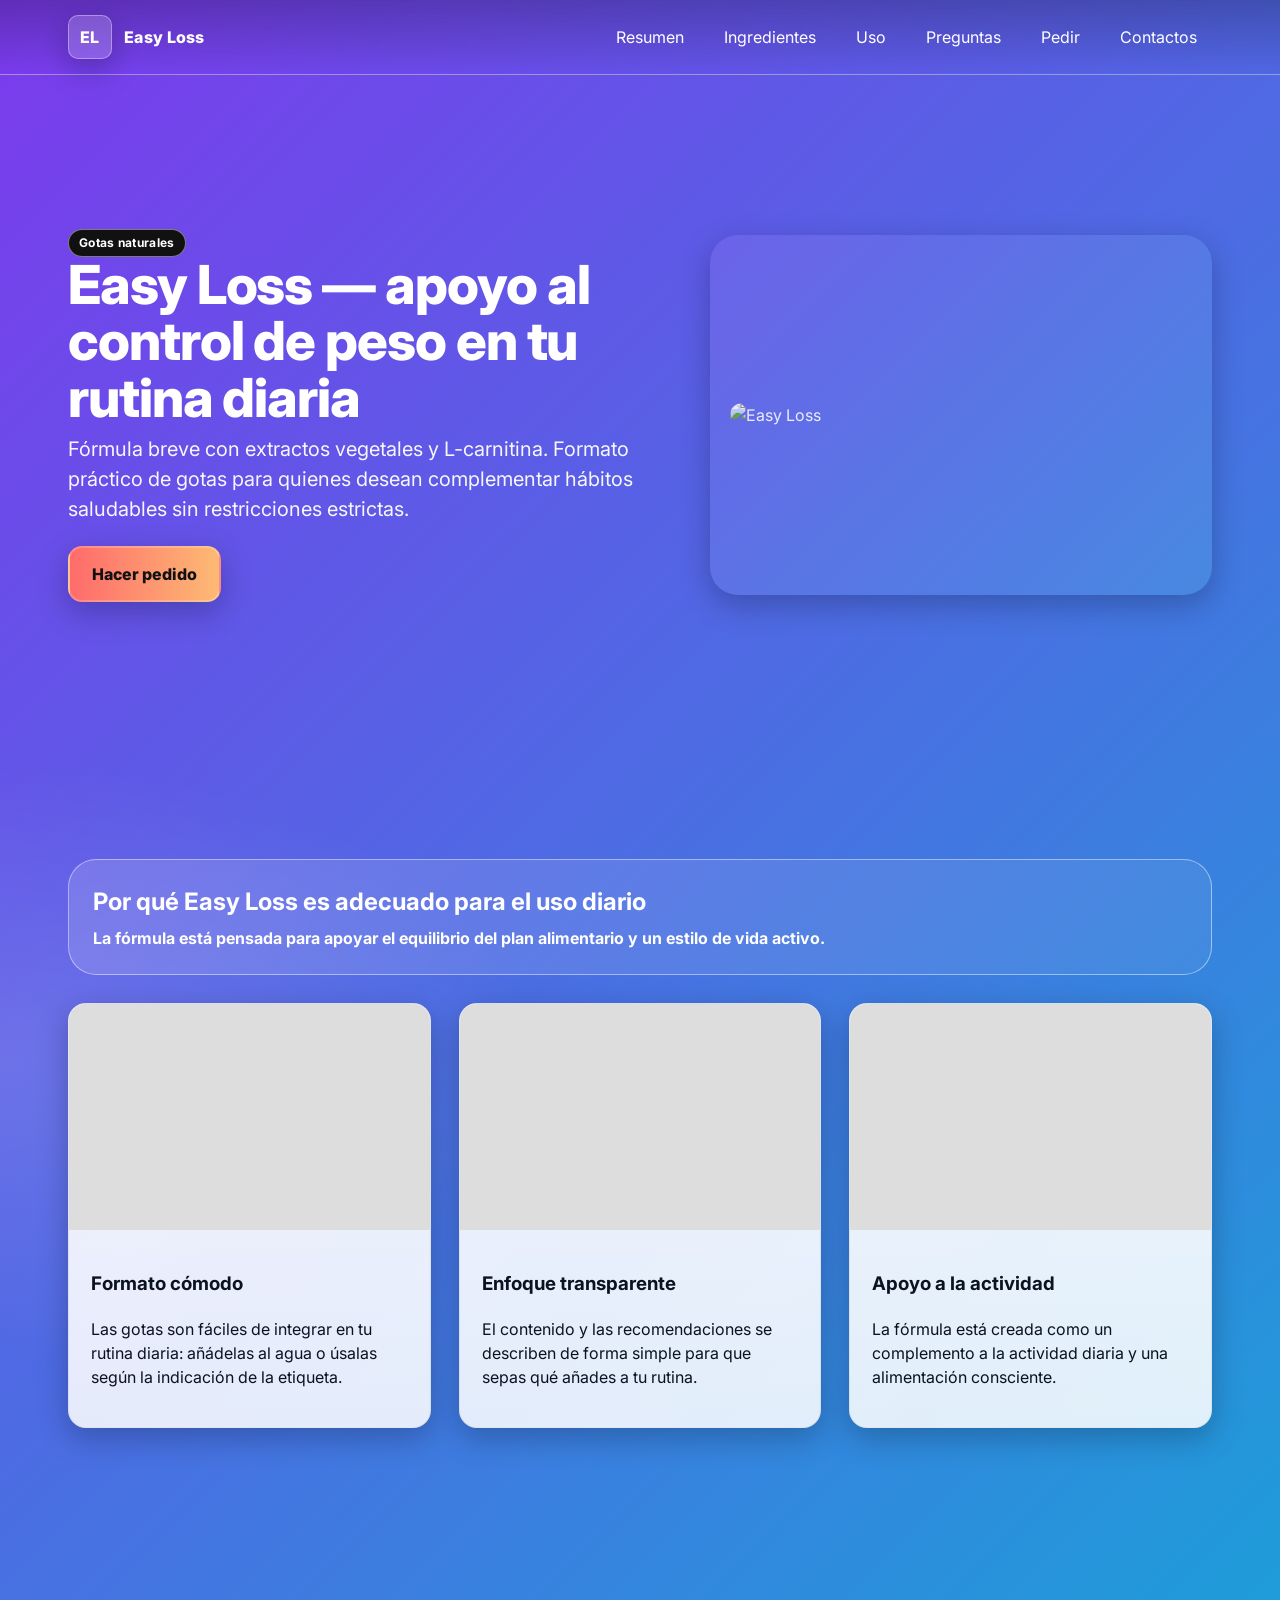
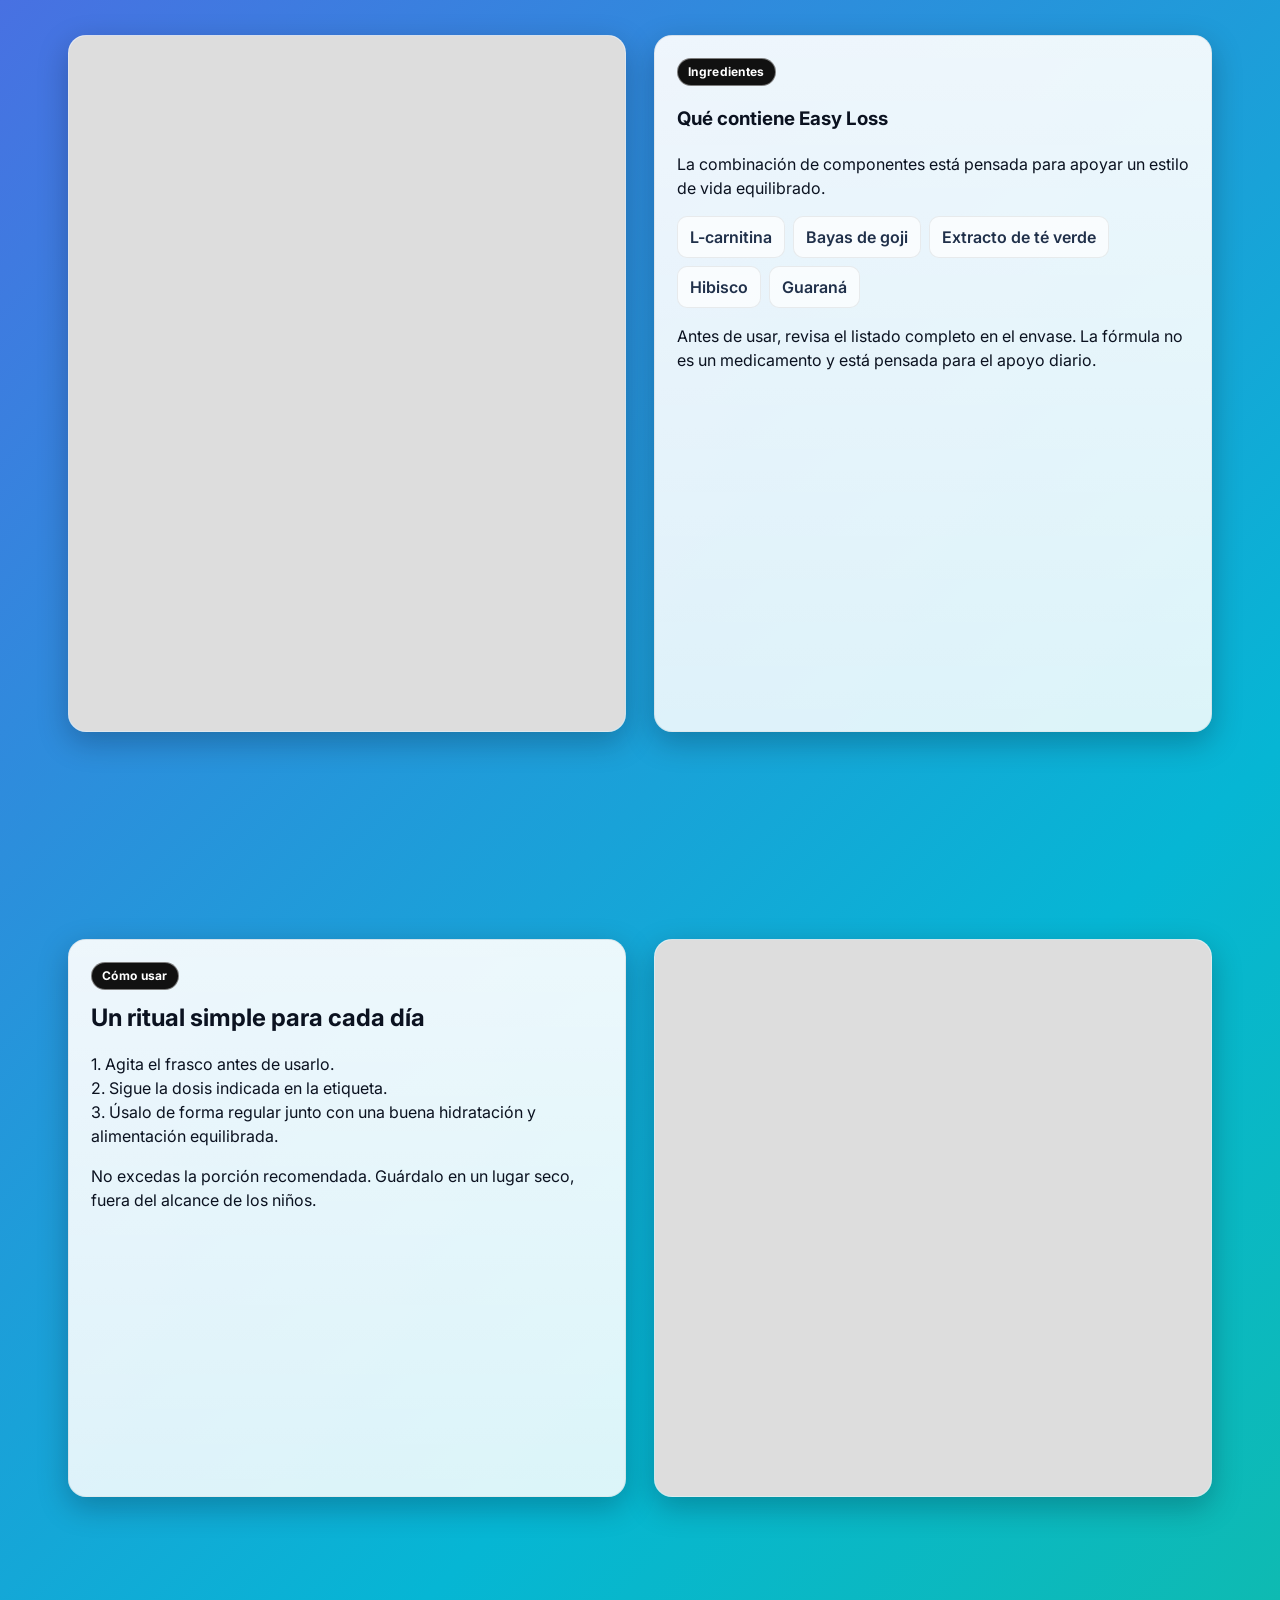
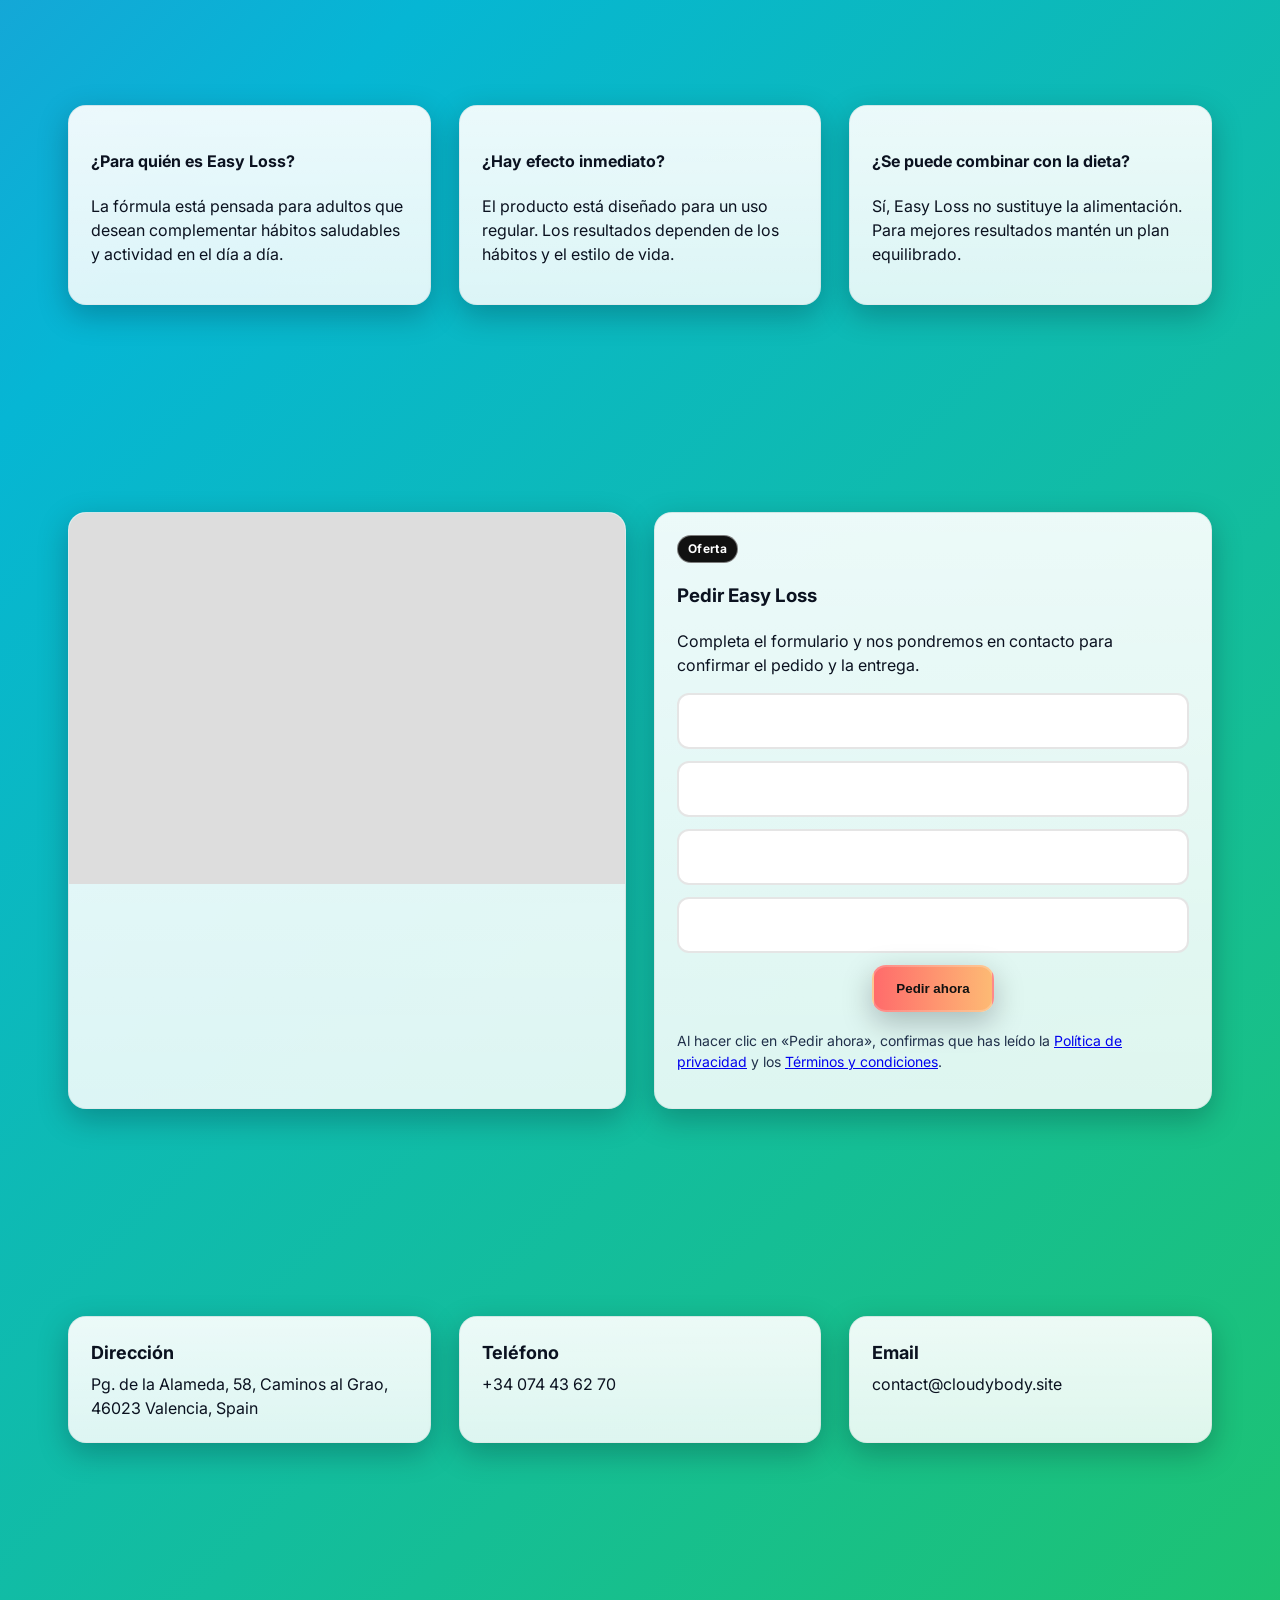
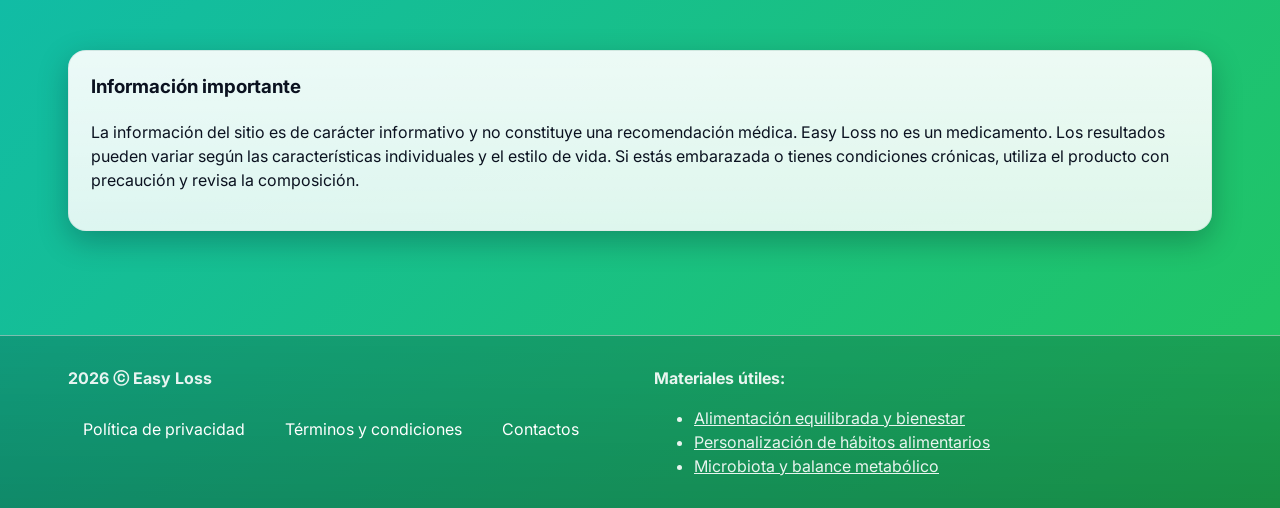
==== commit ed5e694b: "Insert hero image and contain fit Co-authored-by: snizhana.l_93 <snizhana.l_93@onlytraf.com>" ====
--- a/index.html
+++ b/index.html
@@ -92,14 +92,26 @@
     .hero .wrap{display:grid; grid-template-columns: 1.1fr .9fr; align-items:center; gap:var(--gap); padding-block: clamp(42px, 5vw, 88px)}
     .hero-visual{
       position:relative; min-height:360px; border-radius:var(--radius-xl);
-      background: url('111.png') center/cover no-repeat;
+      background:rgba(255,255,255,.08);
       box-shadow: var(--shadow);
       isolation:isolate;
+      display:flex;
+      align-items:center;
+      justify-content:center;
+      padding:20px;
+    }
+    .hero-visual img{
+      width:100%;
+      height:100%;
+      object-fit:contain;
+      border-radius:inherit;
+      display:block;
     }
     .hero-visual:after{
       content:""; position:absolute; inset:0; border-radius:inherit;
-      background:linear-gradient(135deg, rgba(124,58,237,.35), rgba(6,182,212,.35));
+      background:linear-gradient(135deg, rgba(124,58,237,.12), rgba(6,182,212,.12));
       mix-blend:multiply;
+      pointer-events:none;
     }
     .headline{font-size: clamp(32px, 4.2vw, 56px); line-height:1.05; margin:0 0 8px; letter-spacing:-.02em; font-weight:800}
     .subhead{font-size: clamp(16px, 1.6vw, 20px); opacity:.95; margin:0 0 22px}
@@ -126,7 +138,7 @@
 
     .chip{display:inline-block; padding:4px 10px; border-radius:999px; font-weight:700; letter-spacing:.3px; background:#111; color:#fff; font-size:12px; border:1px solid var(--outline)}
 
-    .media{aspect-ratio: 16/10; background:#ddd center/cover no-repeat}
+    .media{aspect-ratio: 16/10; background:#ddd center/contain no-repeat}
 
     /* pills list */
     .pills{display:flex; flex-wrap:wrap; gap:8px}
@@ -193,7 +205,9 @@
         </p>
         <a class="cta" href="#order">Hacer pedido</a>
       </div>
-      <div class="hero-visual" role="img" aria-label="Frasco Easy Loss"></div>
+      <div class="hero-visual">
+        <img src="111.png" alt="Easy Loss" />
+      </div>
     </div>
   </section>
 
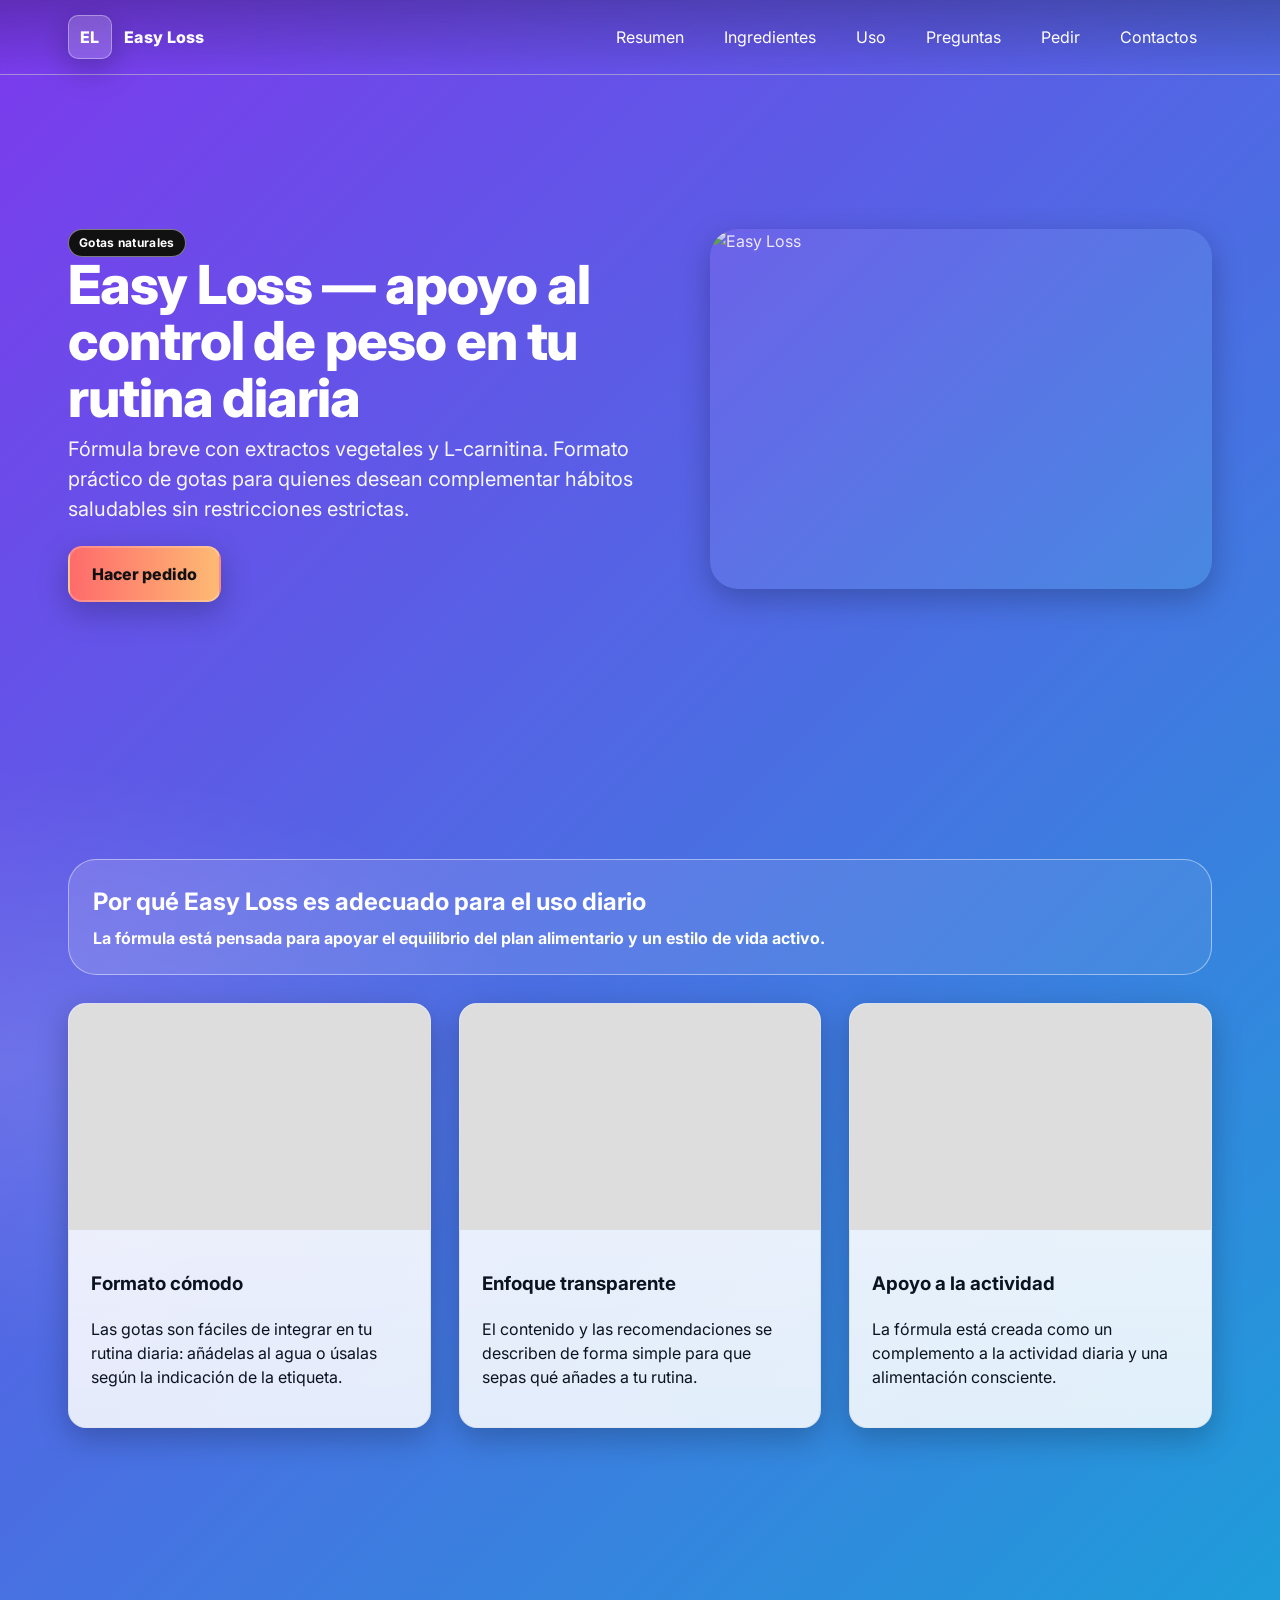
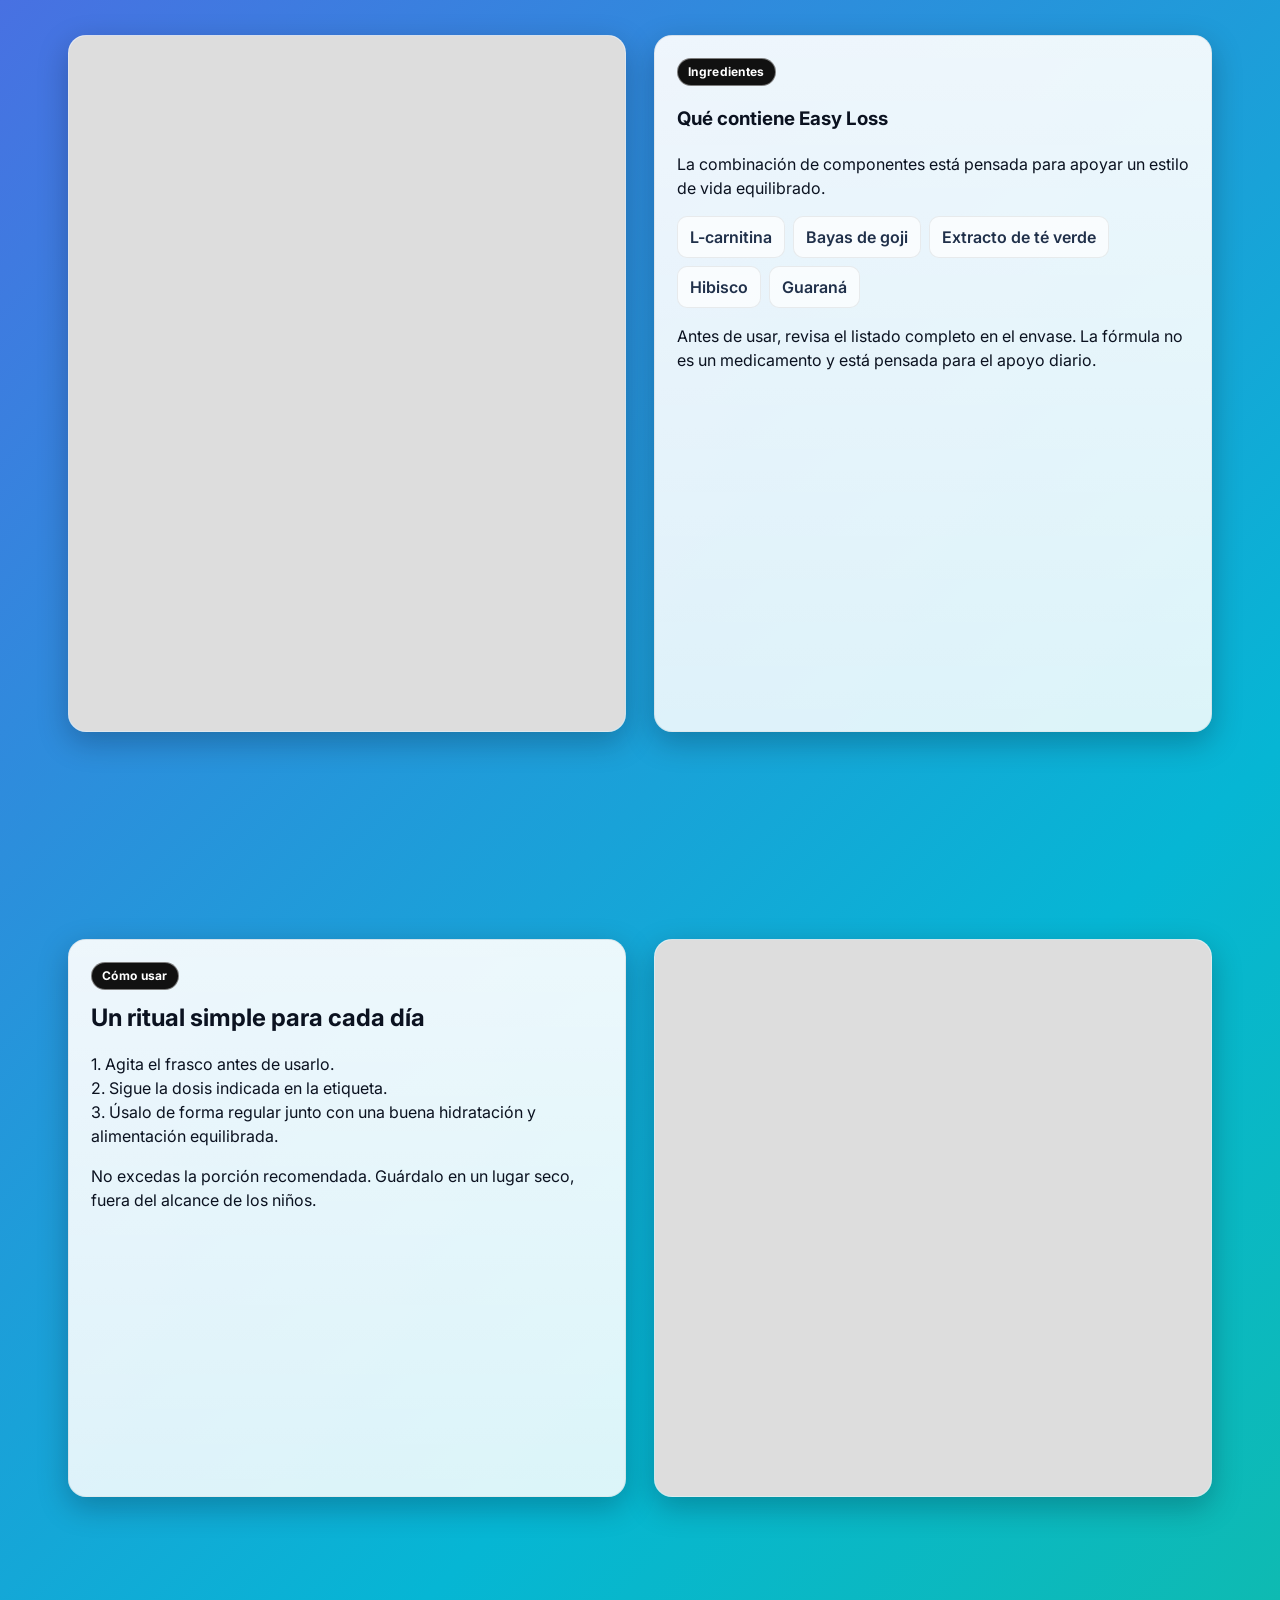
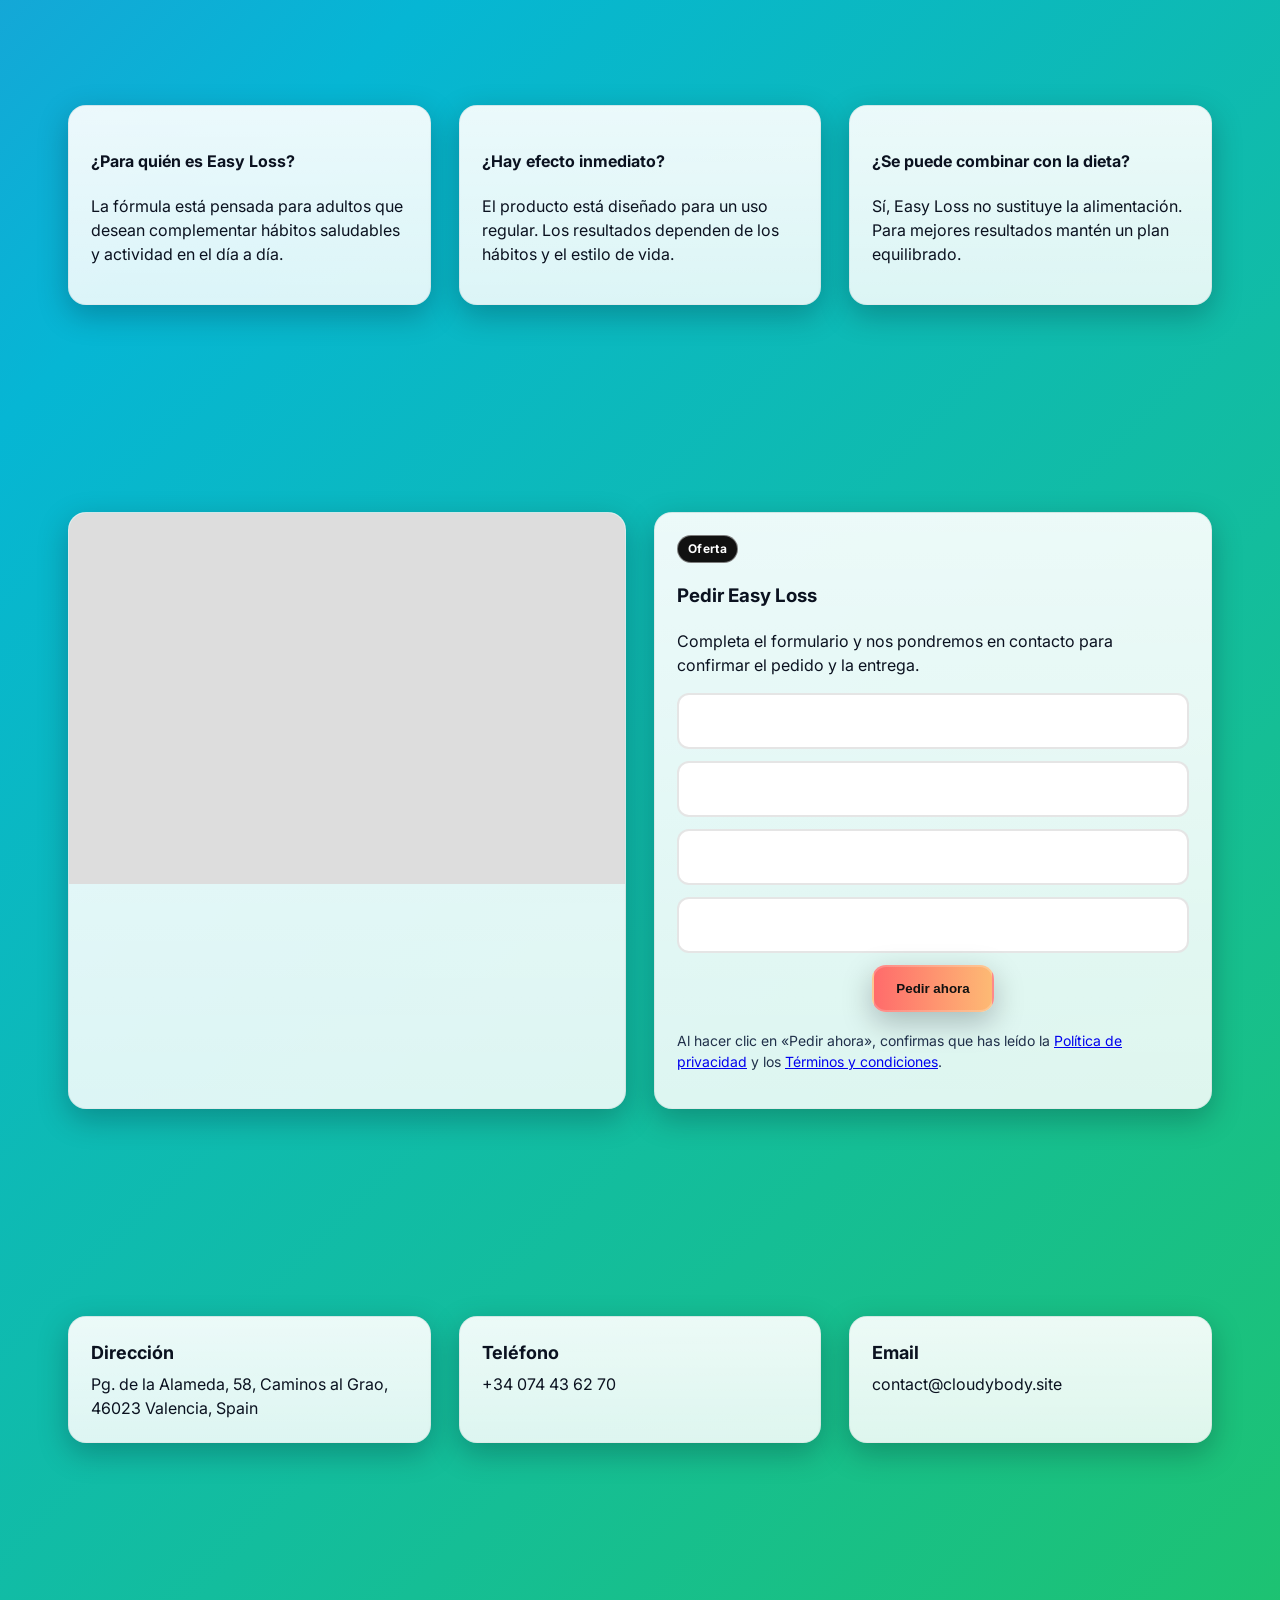
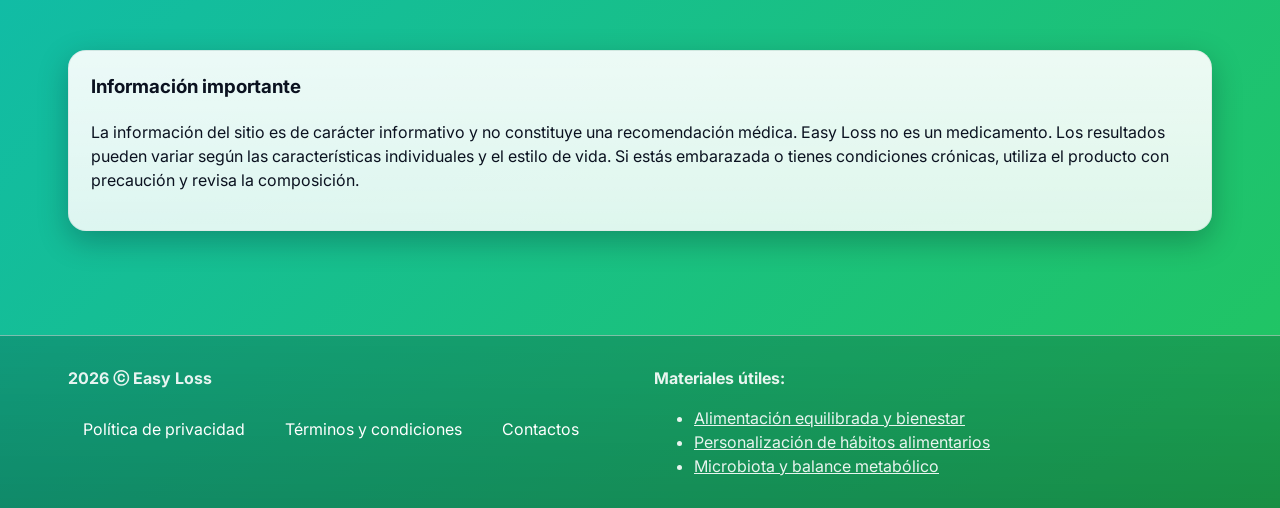
==== commit 576b9257: "Stabilize hero image layout Co-authored-by: snizhana.l_93 <snizhana.l_93@onlytraf.com>" ====
--- a/index.html
+++ b/index.html
@@ -89,23 +89,20 @@
 
     /* ---------- Hero ---------- */
     .hero{position:relative; overflow:hidden}
-    .hero .wrap{display:grid; grid-template-columns: 1.1fr .9fr; align-items:center; gap:var(--gap); padding-block: clamp(42px, 5vw, 88px)}
+    .hero .wrap{display:grid; grid-template-columns: minmax(0, 1.1fr) minmax(0, .9fr); align-items:start; gap:var(--gap); padding-block: clamp(42px, 5vw, 88px)}
+    .hero .wrap > *{min-width:0}
     .hero-visual{
       position:relative; min-height:360px; border-radius:var(--radius-xl);
       background:rgba(255,255,255,.08);
       box-shadow: var(--shadow);
       isolation:isolate;
-      display:flex;
-      align-items:center;
-      justify-content:center;
-      padding:20px;
+      overflow:hidden;
     }
     .hero-visual img{
       width:100%;
-      height:100%;
-      object-fit:contain;
+      display:block;
+      height:auto;
       border-radius:inherit;
-      display:block;
     }
     .hero-visual:after{
       content:""; position:absolute; inset:0; border-radius:inherit;
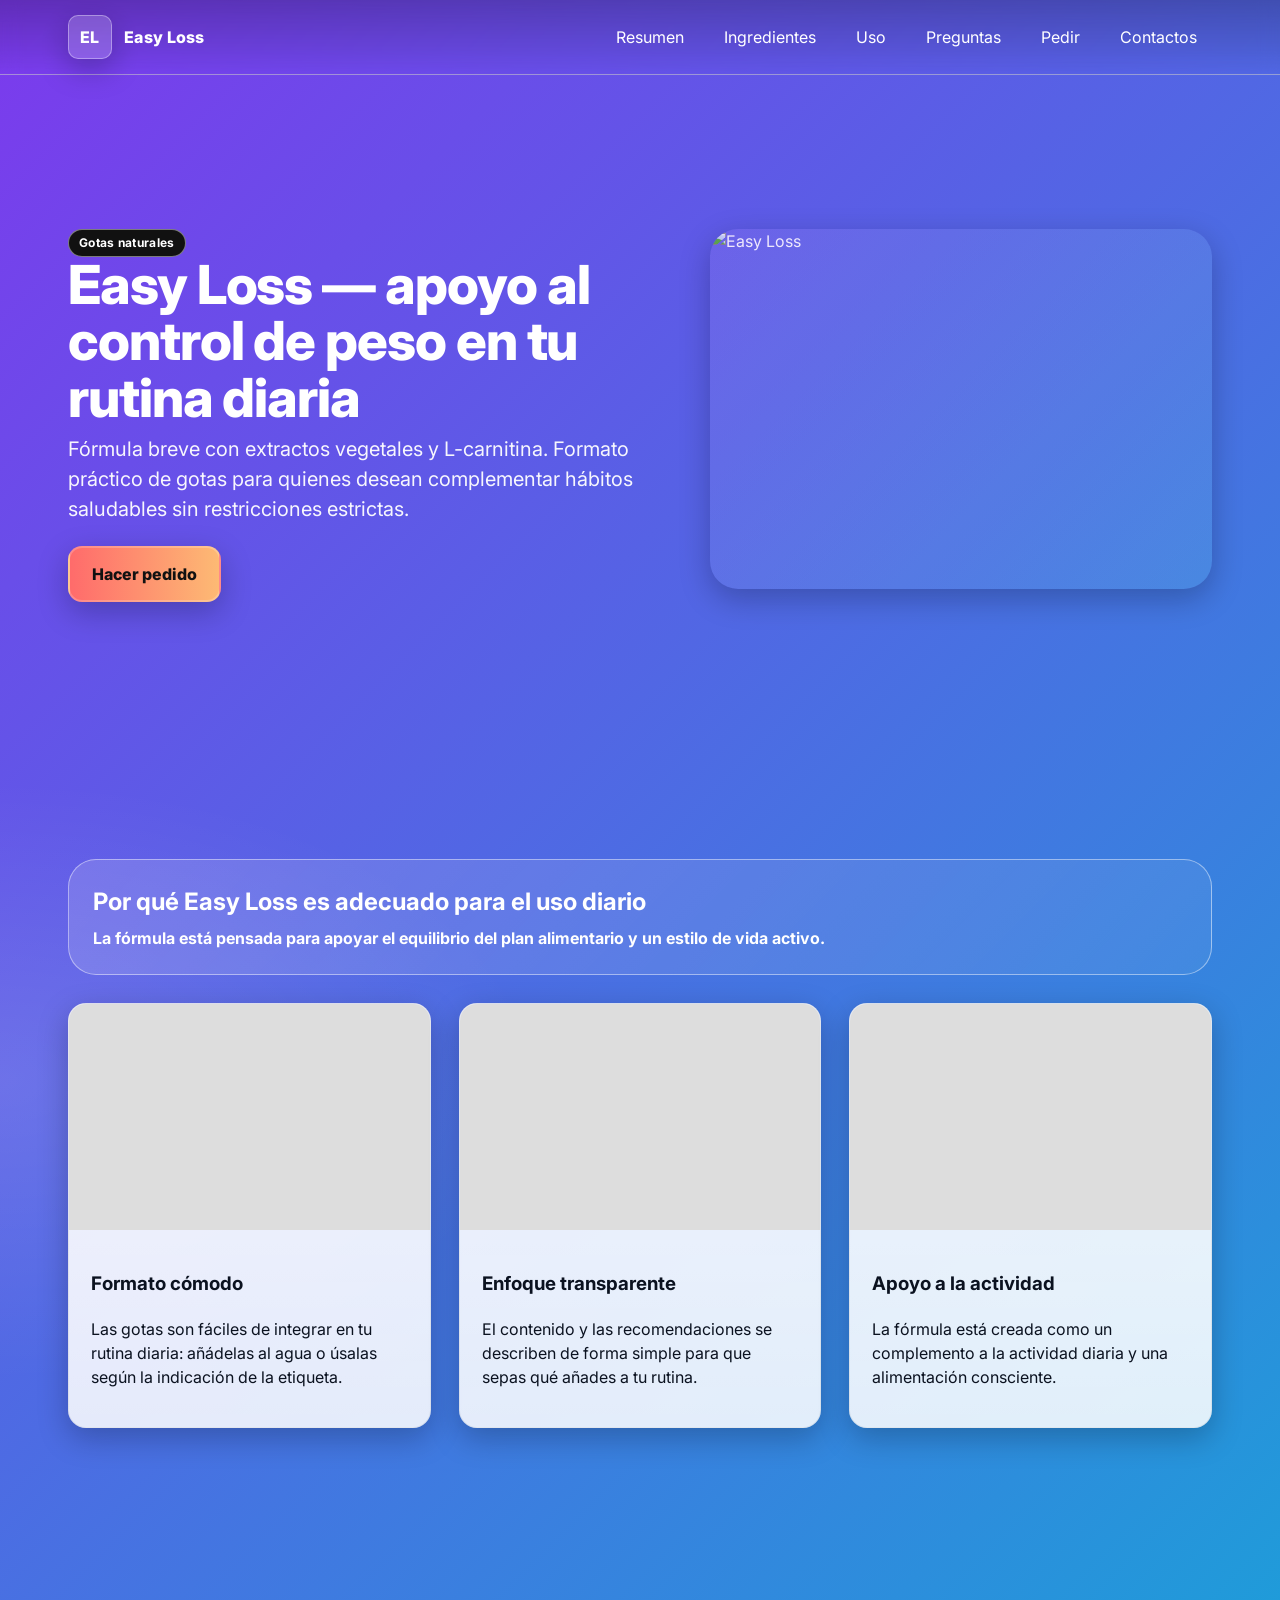
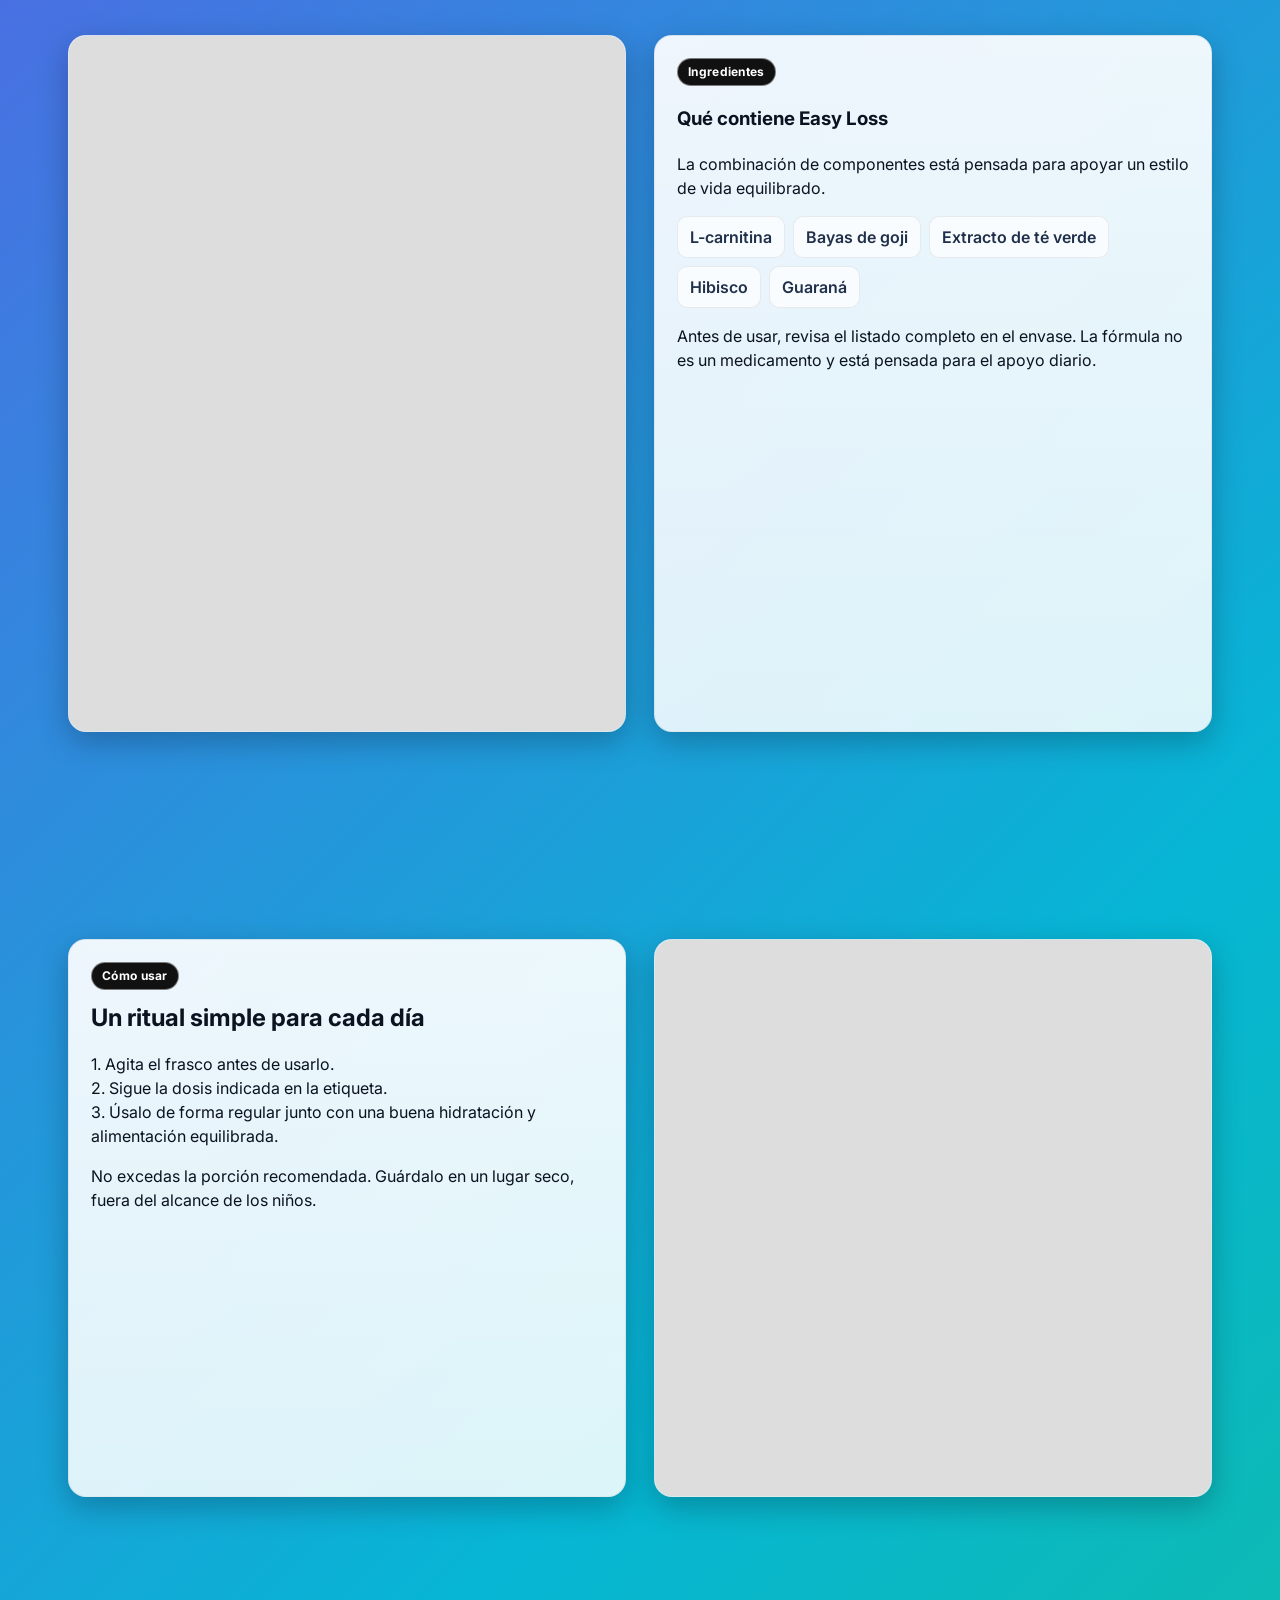
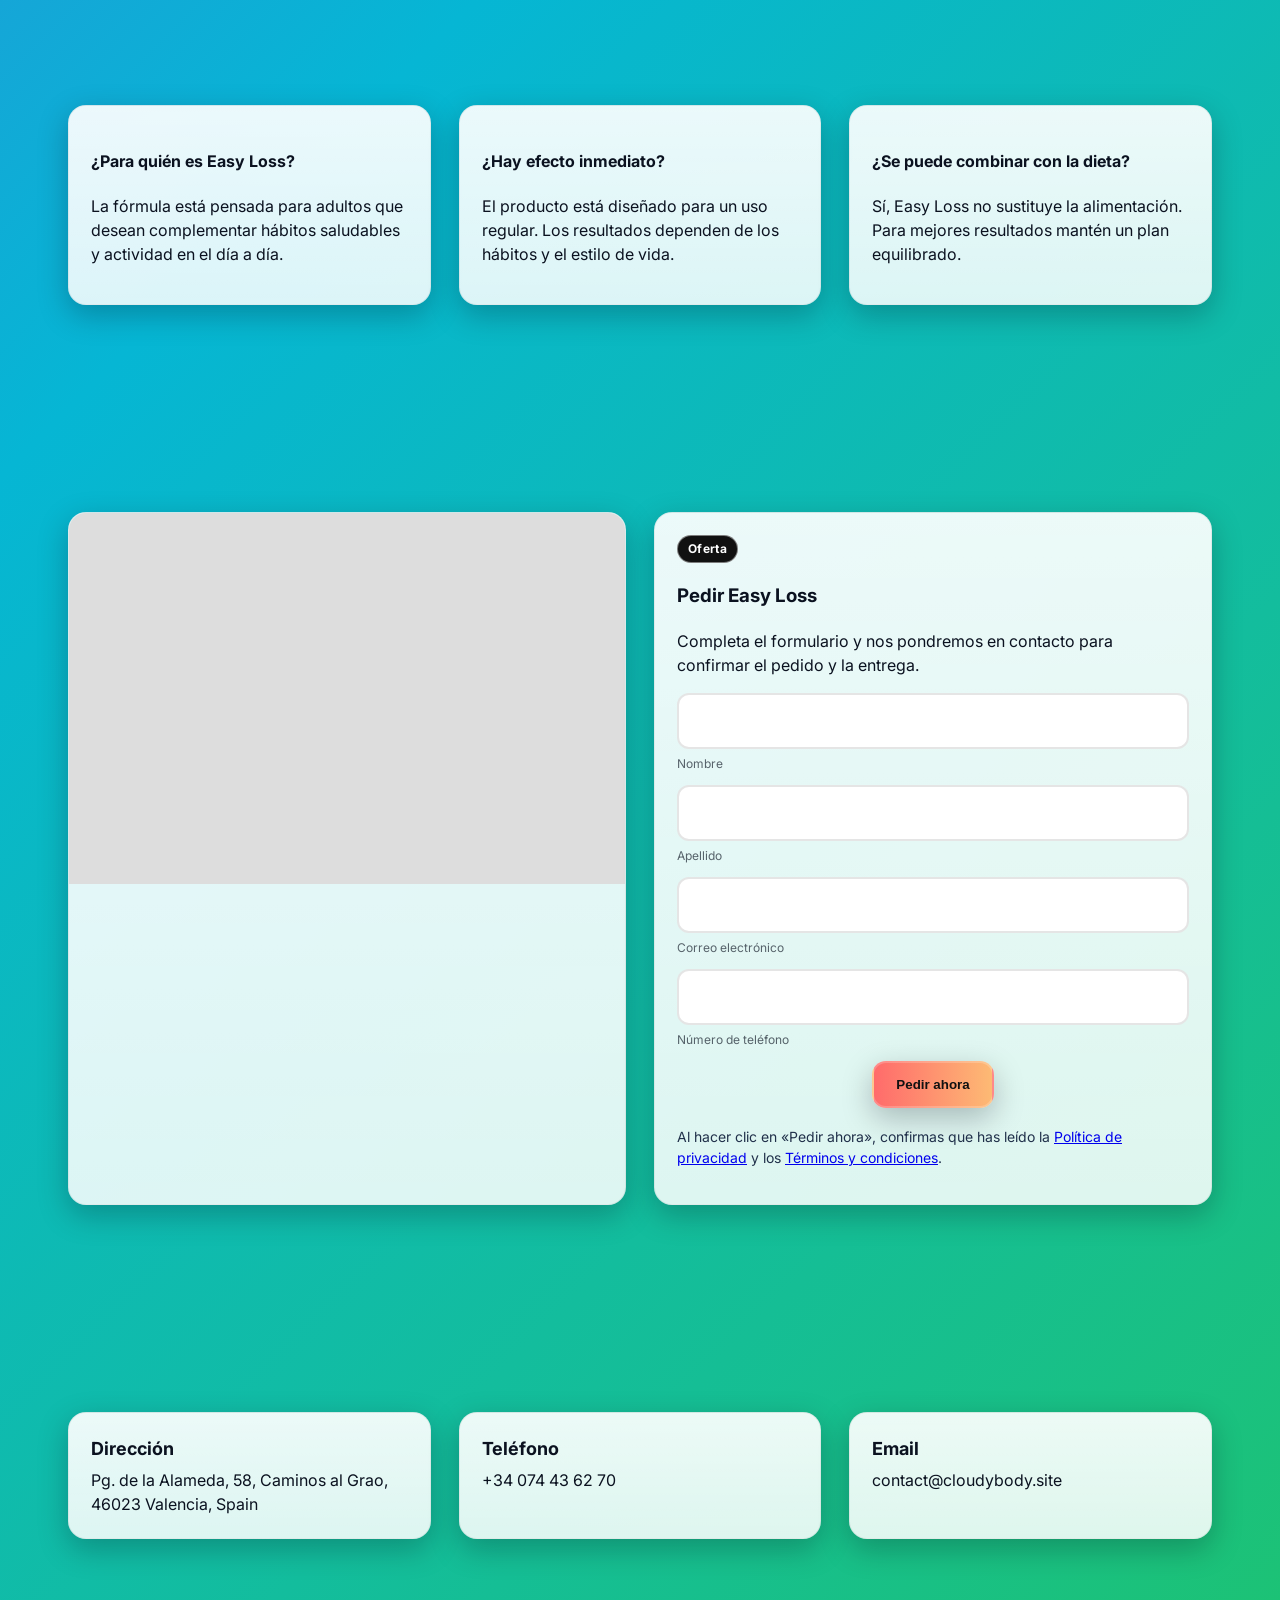
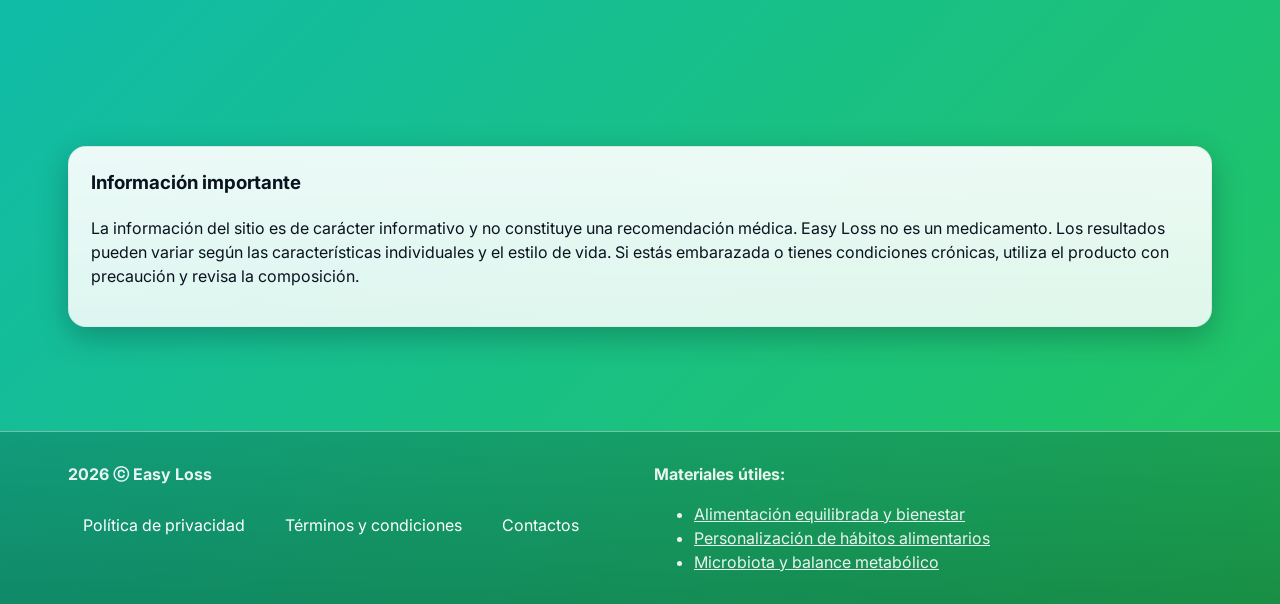
==== commit 041d8dac: "Add visible labels for order form fields Co-authored-by: snizhana.l_93 <snizhana.l_93@onlytraf.com>" ====
--- a/index.html
+++ b/index.html
@@ -156,6 +156,7 @@
     input::placeholder, textarea::placeholder{color:rgba(255,255,255,.85)}
     input:focus, textarea:focus, select:focus{border-color:#fff}
     .form-light input, .form-light textarea, .form-light select{background:#fff; border-color:rgba(0,0,0,.1); color:var(--ink)}
+    .field-hint{font-size:12px; color:rgba(11,18,32,.65); margin-top:-6px}
     .submit{justify-self:center}
 
     /* Footer */
@@ -334,15 +335,19 @@
           <form class="form-light" action="https://forms.nicepagesrv.com/v2/form/process" method="post" source="email" name="order-form" aria-label="Formulario de pedido">
             <label class="visually-hidden" for="order-name">Nombre</label>
             <input type="text" id="order-name" name="name" placeholder="Tu nombre" required />
+            <span class="field-hint">Nombre</span>
+
+            <label class="visually-hidden" for="order-surname">Apellido</label>
+            <input type="text" id="order-surname" name="surname" placeholder="Tu apellido" required />
+            <span class="field-hint">Apellido</span>
+
+            <label class="visually-hidden" for="order-email">Email</label>
+            <input type="email" id="order-email" name="email" placeholder="Email de confirmación" />
+            <span class="field-hint">Correo electrónico</span>
 
             <label class="visually-hidden" for="order-phone">Teléfono</label>
             <input type="tel" id="order-phone" name="phone" placeholder="Número de teléfono" required />
-
-            <label class="visually-hidden" for="order-email">Email</label>
-            <input type="email" id="order-email" name="email" placeholder="Email de confirmación" />
-
-            <label class="visually-hidden" for="order-city">Ciudad de entrega</label>
-            <input type="text" id="order-city" name="city" placeholder="Ciudad de entrega" />
+            <span class="field-hint">Número de teléfono</span>
 
             <button class="cta submit" type="submit">Pedir ahora</button>
             <div class="u-form-send-message" aria-live="polite" style="display:none">¡Gracias! Hemos recibido tu solicitud.</div>
